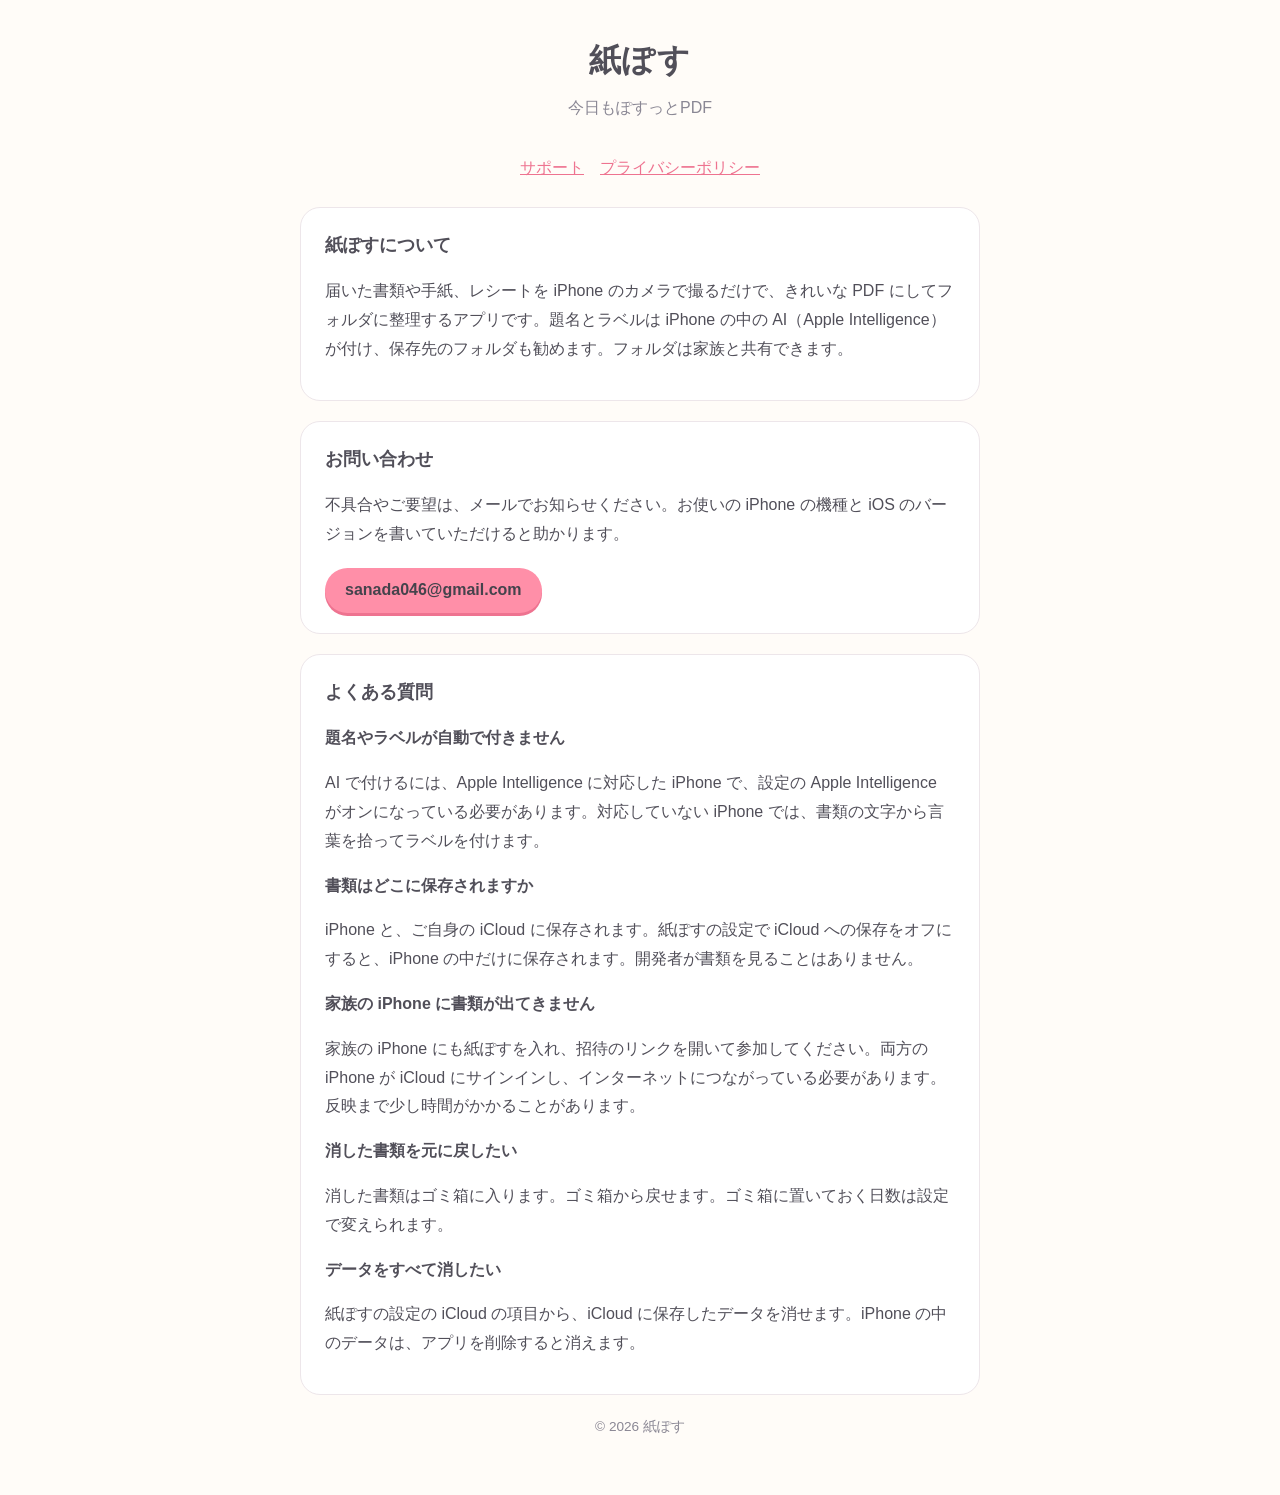
==== index.html @ a453b971 "[概要] 紙ぽす サポートとプライバシーポリシーのページを公開 [対応内容] 　index・privacy・style 　資料作成 [備考] 　App Store のサポート URL・プライバシーポリ" ====
<!DOCTYPE html>
<html lang="ja">
<head>
  <meta charset="utf-8">
  <meta name="viewport" content="width=device-width, initial-scale=1">
  <title>紙ぽす サポート</title>
  <link rel="stylesheet" href="style.css">
</head>
<body>
<main>
  <header>
    <h1>紙ぽす</h1>
    <p>今日もぽすっとPDF</p>
  </header>
  <nav><a href="./">サポート</a><a href="privacy.html">プライバシーポリシー</a></nav>

  <section>
    <h2>紙ぽすについて</h2>
    <p>届いた書類や手紙、レシートを iPhone のカメラで撮るだけで、きれいな PDF にしてフォルダに整理するアプリです。題名とラベルは iPhone の中の AI（Apple Intelligence）が付け、保存先のフォルダも勧めます。フォルダは家族と共有できます。</p>
  </section>

  <section>
    <h2>お問い合わせ</h2>
    <p>不具合やご要望は、メールでお知らせください。お使いの iPhone の機種と iOS のバージョンを書いていただけると助かります。</p>
    <a class="mail" href="mailto:sanada046@gmail.com?subject=%E7%B4%99%E3%81%BD%E3%81%99%E3%81%AE%E3%81%8A%E5%95%8F%E3%81%84%E5%90%88%E3%82%8F%E3%81%9B">sanada046@gmail.com</a>
  </section>

  <section>
    <h2>よくある質問</h2>

    <h3>題名やラベルが自動で付きません</h3>
    <p>AI で付けるには、Apple Intelligence に対応した iPhone で、設定の Apple Intelligence がオンになっている必要があります。対応していない iPhone では、書類の文字から言葉を拾ってラベルを付けます。</p>

    <h3>書類はどこに保存されますか</h3>
    <p>iPhone と、ご自身の iCloud に保存されます。紙ぽすの設定で iCloud への保存をオフにすると、iPhone の中だけに保存されます。開発者が書類を見ることはありません。</p>

    <h3>家族の iPhone に書類が出てきません</h3>
    <p>家族の iPhone にも紙ぽすを入れ、招待のリンクを開いて参加してください。両方の iPhone が iCloud にサインインし、インターネットにつながっている必要があります。反映まで少し時間がかかることがあります。</p>

    <h3>消した書類を元に戻したい</h3>
    <p>消した書類はゴミ箱に入ります。ゴミ箱から戻せます。ゴミ箱に置いておく日数は設定で変えられます。</p>

    <h3>データをすべて消したい</h3>
    <p>紙ぽすの設定の iCloud の項目から、iCloud に保存したデータを消せます。iPhone の中のデータは、アプリを削除すると消えます。</p>
  </section>

  <footer>&copy; 2026 紙ぽす</footer>
</main>
</body>
</html>
---- style.css ----
:root {
  --background: #FFFCF8;
  --surface: #FFFFFF;
  --ink: #514F59;
  --ink-soft: #8A8794;
  --line: #EDE6EA;
  --coral: #FF8FA8;
  --coral-shadow: #EE7390;
}

@media (prefers-color-scheme: dark) {
  :root {
    --background: #26232B;
    --surface: #322E38;
    --ink: #F4EFF3;
    --ink-soft: #ABA5B3;
    --line: #423D49;
    --coral: #FF9AB1;
    --coral-shadow: #C9637C;
  }
}

* { box-sizing: border-box; }

body {
  margin: 0;
  background: var(--background);
  color: var(--ink);
  font-family: -apple-system, BlinkMacSystemFont, "Hiragino Maru Gothic ProN", "Hiragino Sans", "Noto Sans JP", sans-serif;
  line-height: 1.8;
}

main {
  max-width: 720px;
  margin: 0 auto;
  padding: 32px 20px 56px;
}

header { text-align: center; margin-bottom: 32px; }
header h1 { margin: 0; font-size: 2rem; letter-spacing: 0.05em; }
header p { margin: 4px 0 0; color: var(--ink-soft); }

nav { text-align: center; margin-bottom: 24px; }
nav a { margin: 0 8px; }

section {
  background: var(--surface);
  border: 1px solid var(--line);
  border-radius: 20px;
  padding: 20px 24px;
  margin-bottom: 20px;
}

h2 { margin: 0 0 8px; font-size: 1.15rem; }
h3 { margin: 16px 0 4px; font-size: 1rem; }

a { color: var(--coral-shadow); }

.mail {
  display: inline-block;
  margin-top: 4px;
  padding: 8px 20px;
  border-radius: 999px;
  background: var(--coral);
  color: #45434C;
  font-weight: bold;
  text-decoration: none;
  box-shadow: 0 3px 0 var(--coral-shadow);
}

footer { text-align: center; color: var(--ink-soft); font-size: 0.85rem; }
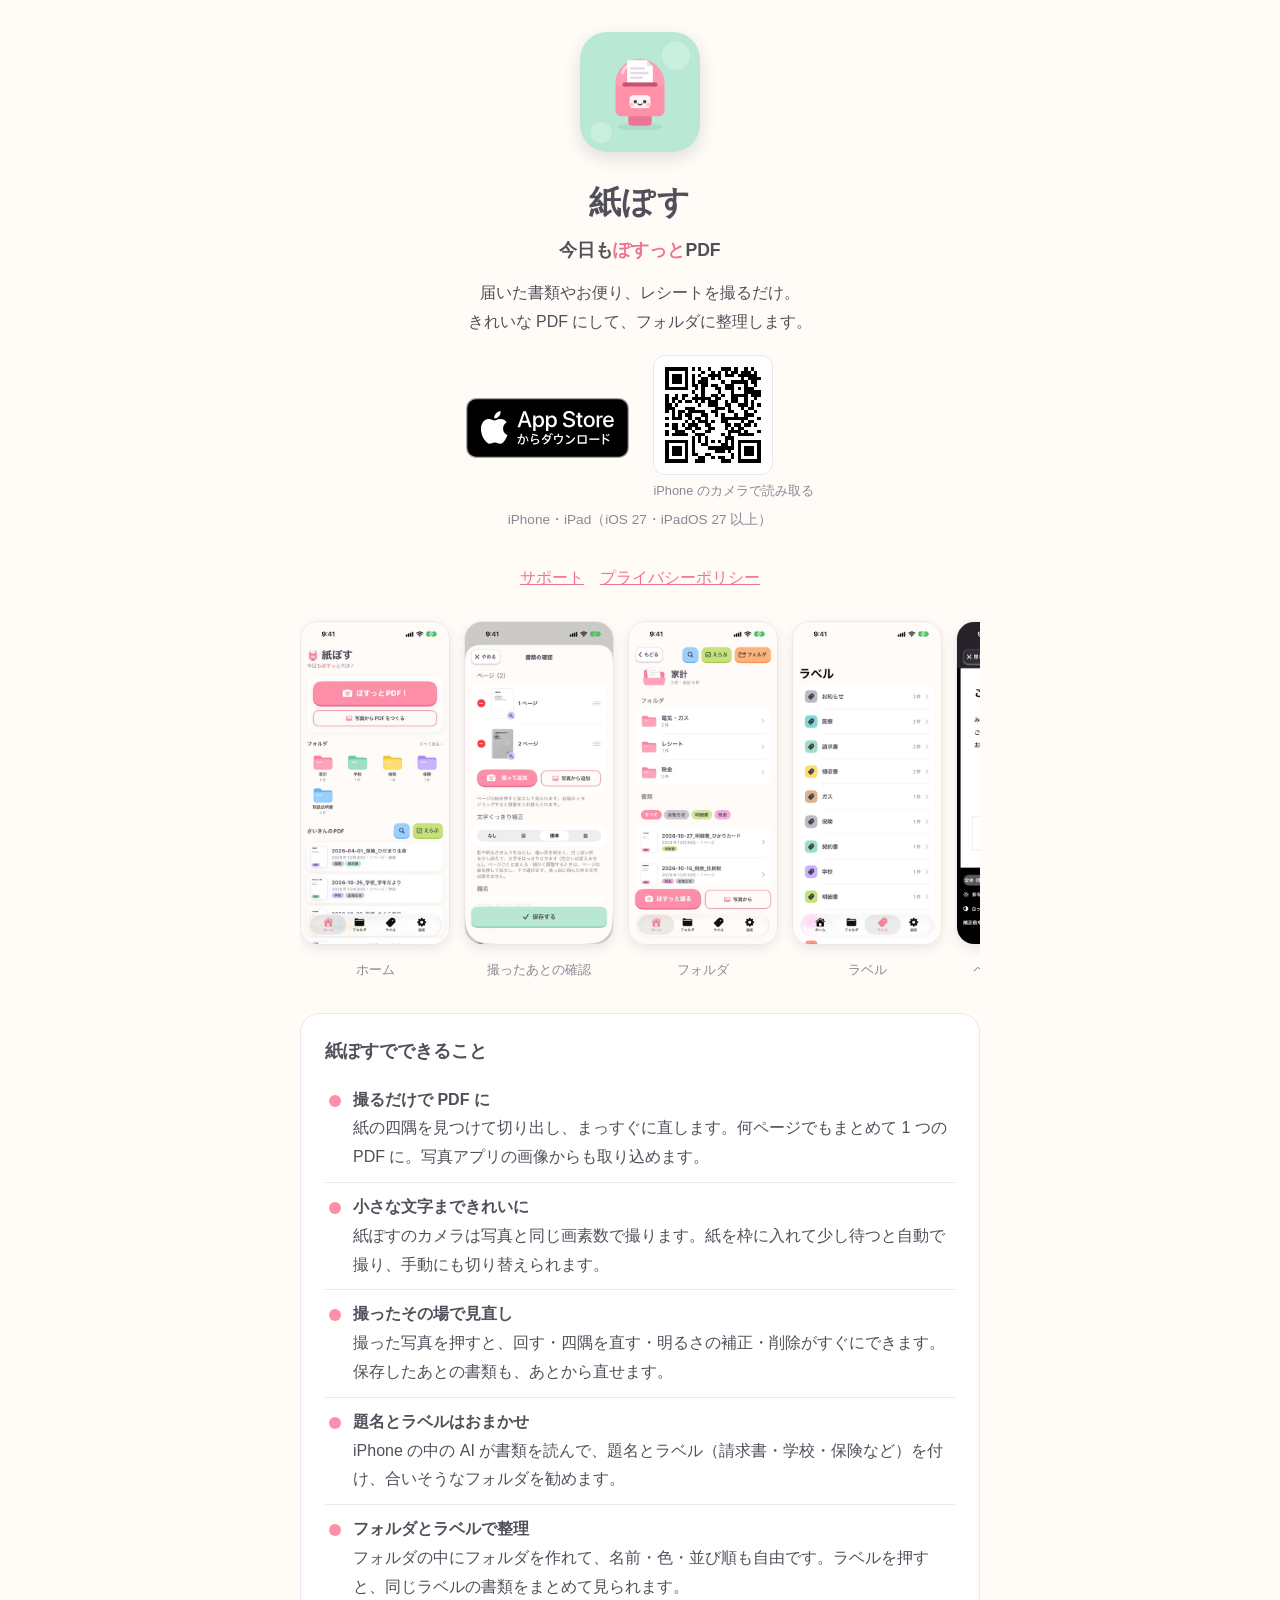
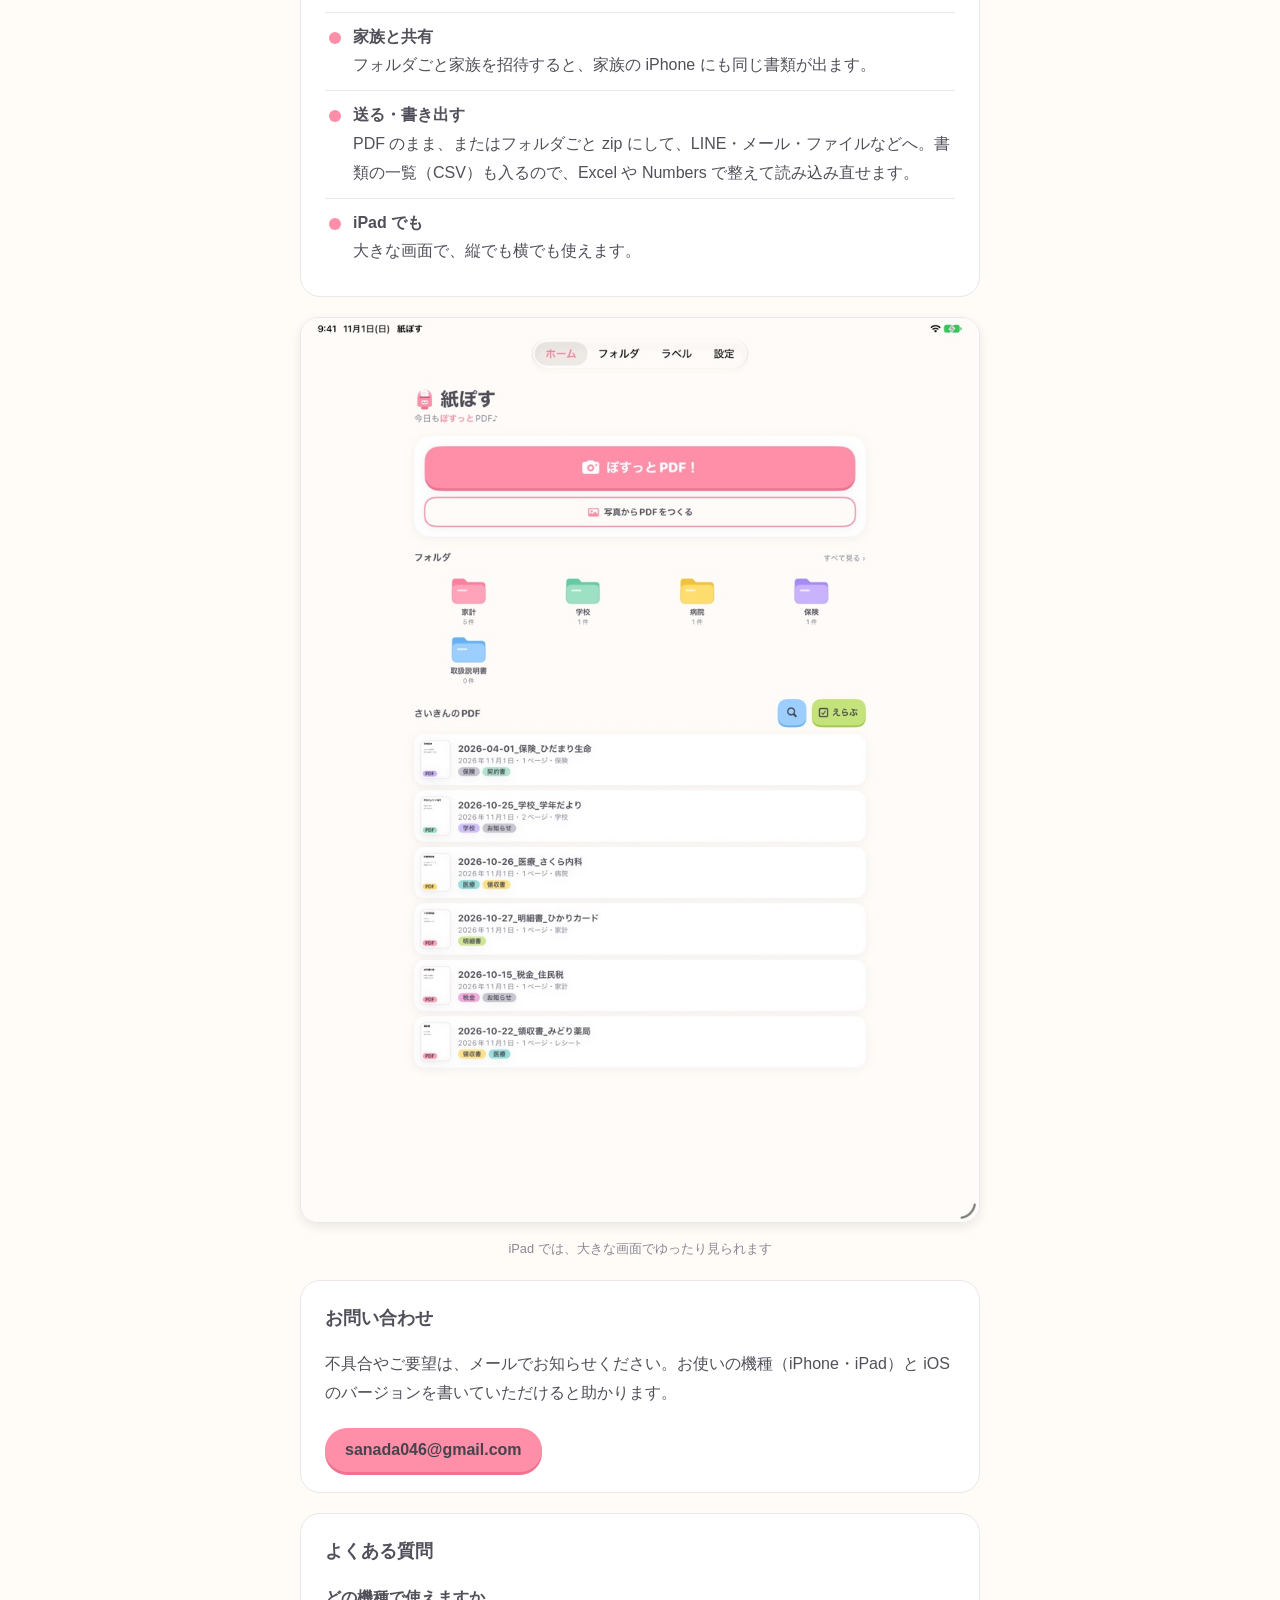
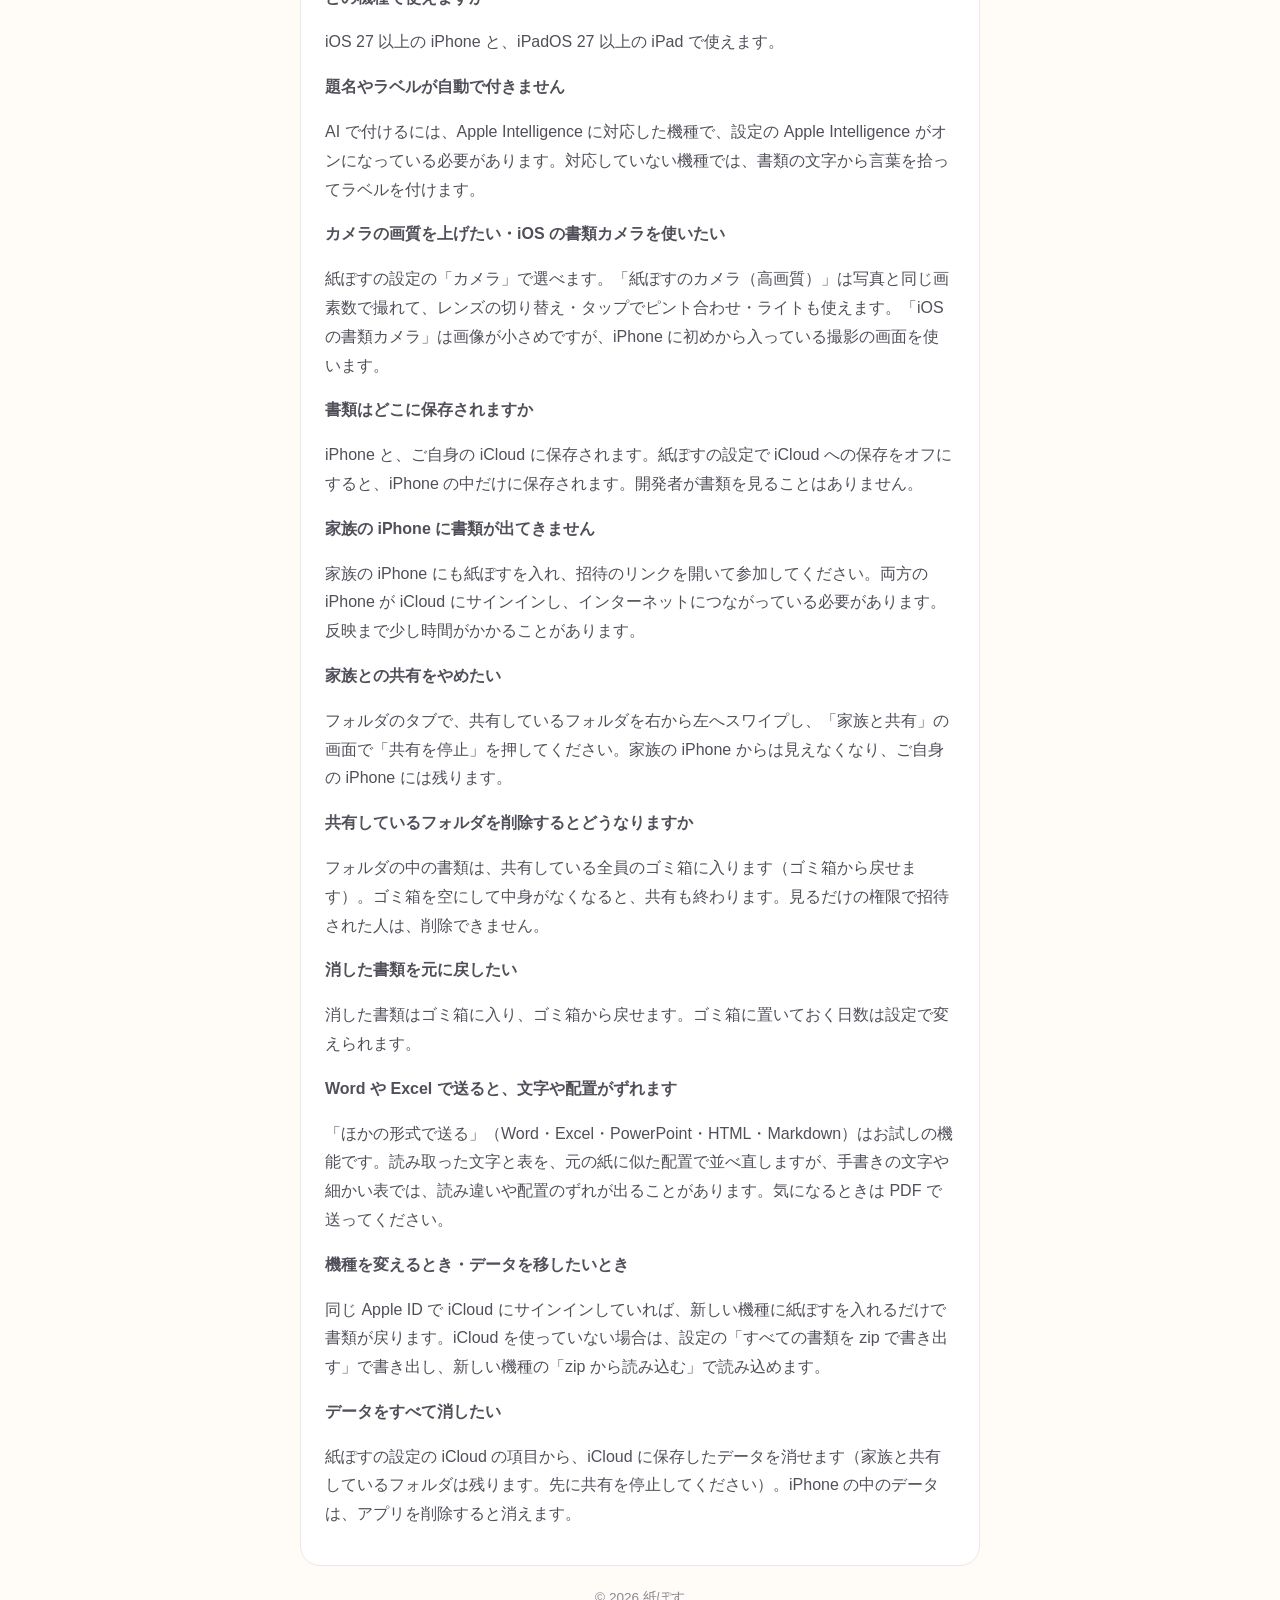
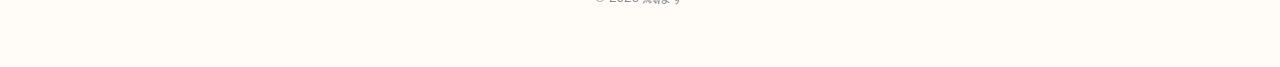
==== commit 6c7cae9c: "[概要] 紙ぽす App Store へのリンクと QR コードを追加" ====
--- a/index.html
+++ b/index.html
@@ -3,33 +3,71 @@
 <head>
   <meta charset="utf-8">
   <meta name="viewport" content="width=device-width, initial-scale=1">
-  <title>紙ぽす サポート</title>
+  <title>紙ぽす｜撮るだけで、書類がきれいな PDF に</title>
+  <meta name="description" content="紙ぽすは、届いた書類やお便り、レシートを撮るだけで、きれいな PDF にしてフォルダに整理する iPhone・iPad のアプリです。">
+  <link rel="icon" href="images/icon.png">
+  <link rel="apple-touch-icon" href="images/icon.png">
   <link rel="stylesheet" href="style.css">
 </head>
 <body>
 <main>
-  <header>
+  <header class="hero">
+    <a href="https://apps.apple.com/jp/app/id6828465858"><img class="app-icon" src="images/icon.png" alt="紙ぽすを App Store で見る" width="120" height="120"></a>
     <h1>紙ぽす</h1>
-    <p>今日もぽすっとPDF</p>
+    <p class="catch">今日も<span>ぽすっと</span>PDF</p>
+    <p class="lead">届いた書類やお便り、レシートを撮るだけ。<br>きれいな PDF にして、フォルダに整理します。</p>
+    <div class="store">
+      <a href="https://apps.apple.com/jp/app/id6828465858"><img class="badge" src="images/app-store-badge.svg" alt="App Store からダウンロード" width="163" height="60"></a>
+      <figure class="qr"><img src="images/app-store-qr.svg" alt="App Store の紙ぽすのページの QR コード" width="120" height="120"><figcaption>iPhone のカメラで読み取る</figcaption></figure>
+    </div>
+    <p class="device">iPhone・iPad（iOS 27・iPadOS 27 以上）</p>
   </header>
   <nav><a href="./">サポート</a><a href="privacy.html">プライバシーポリシー</a></nav>
 
+  <div class="shots" aria-label="アプリの画面">
+    <figure><img src="images/iphone_1_home.jpg" alt="ホームの画面" loading="lazy"><figcaption>ホーム</figcaption></figure>
+    <figure><img src="images/iphone_2_review.jpg" alt="撮ったあとの確認の画面" loading="lazy"><figcaption>撮ったあとの確認</figcaption></figure>
+    <figure><img src="images/iphone_3_folder.jpg" alt="フォルダの画面" loading="lazy"><figcaption>フォルダ</figcaption></figure>
+    <figure><img src="images/iphone_4_labels.jpg" alt="ラベルの画面" loading="lazy"><figcaption>ラベル</figcaption></figure>
+    <figure><img src="images/iphone_5_viewer.jpg" alt="ページを拡大した画面" loading="lazy"><figcaption>ページの拡大と補正</figcaption></figure>
+  </div>
+
   <section>
-    <h2>紙ぽすについて</h2>
-    <p>届いた書類や手紙、レシートを iPhone のカメラで撮るだけで、きれいな PDF にしてフォルダに整理するアプリです。題名とラベルは iPhone の中の AI（Apple Intelligence）が付け、保存先のフォルダも勧めます。フォルダは家族と共有できます。</p>
+    <h2>紙ぽすでできること</h2>
+    <ul class="features">
+      <li><strong>撮るだけで PDF に</strong>紙の四隅を見つけて切り出し、まっすぐに直します。何ページでもまとめて 1 つの PDF に。写真アプリの画像からも取り込めます。</li>
+      <li><strong>小さな文字まできれいに</strong>紙ぽすのカメラは写真と同じ画素数で撮ります。紙を枠に入れて少し待つと自動で撮り、手動にも切り替えられます。</li>
+      <li><strong>撮ったその場で見直し</strong>撮った写真を押すと、回す・四隅を直す・明るさの補正・削除がすぐにできます。保存したあとの書類も、あとから直せます。</li>
+      <li><strong>題名とラベルはおまかせ</strong>iPhone の中の AI が書類を読んで、題名とラベル（請求書・学校・保険など）を付け、合いそうなフォルダを勧めます。</li>
+      <li><strong>フォルダとラベルで整理</strong>フォルダの中にフォルダを作れて、名前・色・並び順も自由です。ラベルを押すと、同じラベルの書類をまとめて見られます。</li>
+      <li><strong>家族と共有</strong>フォルダごと家族を招待すると、家族の iPhone にも同じ書類が出ます。</li>
+      <li><strong>送る・書き出す</strong>PDF のまま、またはフォルダごと zip にして、LINE・メール・ファイルなどへ。書類の一覧（CSV）も入るので、Excel や Numbers で整えて読み込み直せます。</li>
+      <li><strong>iPad でも</strong>大きな画面で、縦でも横でも使えます。</li>
+    </ul>
   </section>
+
+  <figure class="ipad">
+    <img src="images/ipad_home.jpg" alt="iPad で使っている画面" loading="lazy">
+    <figcaption>iPad では、大きな画面でゆったり見られます</figcaption>
+  </figure>
 
   <section>
     <h2>お問い合わせ</h2>
-    <p>不具合やご要望は、メールでお知らせください。お使いの iPhone の機種と iOS のバージョンを書いていただけると助かります。</p>
+    <p>不具合やご要望は、メールでお知らせください。お使いの機種（iPhone・iPad）と iOS のバージョンを書いていただけると助かります。</p>
     <a class="mail" href="mailto:sanada046@gmail.com?subject=%E7%B4%99%E3%81%BD%E3%81%99%E3%81%AE%E3%81%8A%E5%95%8F%E3%81%84%E5%90%88%E3%82%8F%E3%81%9B">sanada046@gmail.com</a>
   </section>
 
   <section>
     <h2>よくある質問</h2>
 
+    <h3>どの機種で使えますか</h3>
+    <p>iOS 27 以上の iPhone と、iPadOS 27 以上の iPad で使えます。</p>
+
     <h3>題名やラベルが自動で付きません</h3>
-    <p>AI で付けるには、Apple Intelligence に対応した iPhone で、設定の Apple Intelligence がオンになっている必要があります。対応していない iPhone では、書類の文字から言葉を拾ってラベルを付けます。</p>
+    <p>AI で付けるには、Apple Intelligence に対応した機種で、設定の Apple Intelligence がオンになっている必要があります。対応していない機種では、書類の文字から言葉を拾ってラベルを付けます。</p>
+
+    <h3>カメラの画質を上げたい・iOS の書類カメラを使いたい</h3>
+    <p>紙ぽすの設定の「カメラ」で選べます。「紙ぽすのカメラ（高画質）」は写真と同じ画素数で撮れて、レンズの切り替え・タップでピント合わせ・ライトも使えます。「iOS の書類カメラ」は画像が小さめですが、iPhone に初めから入っている撮影の画面を使います。</p>
 
     <h3>書類はどこに保存されますか</h3>
     <p>iPhone と、ご自身の iCloud に保存されます。紙ぽすの設定で iCloud への保存をオフにすると、iPhone の中だけに保存されます。開発者が書類を見ることはありません。</p>
@@ -37,11 +75,23 @@
     <h3>家族の iPhone に書類が出てきません</h3>
     <p>家族の iPhone にも紙ぽすを入れ、招待のリンクを開いて参加してください。両方の iPhone が iCloud にサインインし、インターネットにつながっている必要があります。反映まで少し時間がかかることがあります。</p>
 
+    <h3>家族との共有をやめたい</h3>
+    <p>フォルダのタブで、共有しているフォルダを右から左へスワイプし、「家族と共有」の画面で「共有を停止」を押してください。家族の iPhone からは見えなくなり、ご自身の iPhone には残ります。</p>
+
+    <h3>共有しているフォルダを削除するとどうなりますか</h3>
+    <p>フォルダの中の書類は、共有している全員のゴミ箱に入ります（ゴミ箱から戻せます）。ゴミ箱を空にして中身がなくなると、共有も終わります。見るだけの権限で招待された人は、削除できません。</p>
+
     <h3>消した書類を元に戻したい</h3>
-    <p>消した書類はゴミ箱に入ります。ゴミ箱から戻せます。ゴミ箱に置いておく日数は設定で変えられます。</p>
+    <p>消した書類はゴミ箱に入り、ゴミ箱から戻せます。ゴミ箱に置いておく日数は設定で変えられます。</p>
+
+    <h3>Word や Excel で送ると、文字や配置がずれます</h3>
+    <p>「ほかの形式で送る」（Word・Excel・PowerPoint・HTML・Markdown）はお試しの機能です。読み取った文字と表を、元の紙に似た配置で並べ直しますが、手書きの文字や細かい表では、読み違いや配置のずれが出ることがあります。気になるときは PDF で送ってください。</p>
+
+    <h3>機種を変えるとき・データを移したいとき</h3>
+    <p>同じ Apple ID で iCloud にサインインしていれば、新しい機種に紙ぽすを入れるだけで書類が戻ります。iCloud を使っていない場合は、設定の「すべての書類を zip で書き出す」で書き出し、新しい機種の「zip から読み込む」で読み込めます。</p>
 
     <h3>データをすべて消したい</h3>
-    <p>紙ぽすの設定の iCloud の項目から、iCloud に保存したデータを消せます。iPhone の中のデータは、アプリを削除すると消えます。</p>
+    <p>紙ぽすの設定の iCloud の項目から、iCloud に保存したデータを消せます（家族と共有しているフォルダは残ります。先に共有を停止してください）。iPhone の中のデータは、アプリを削除すると消えます。</p>
   </section>
 
   <footer>&copy; 2026 紙ぽす</footer>
--- a/style.css
+++ b/style.css
@@ -69,3 +69,70 @@
 }
 
 footer { text-align: center; color: var(--ink-soft); font-size: 0.85rem; }
+
+/* トップ：アイコン・キャッチコピー・ひとこと紹介 */
+.hero .app-icon {
+  width: 120px;
+  height: 120px;
+  border-radius: 27px;
+  box-shadow: 0 6px 18px rgba(0, 0, 0, 0.12);
+}
+.hero h1 { margin-top: 12px; }
+.hero .catch { font-size: 1.1rem; color: var(--ink); font-weight: bold; }
+.hero .catch span { color: var(--coral-shadow); }
+.hero .lead { color: var(--ink); margin-top: 12px; }
+.hero .device { font-size: 0.85rem; }
+/* Apple の決まりで、バッジは高さ 40px 以上・まわりに余白を取り、形や色を変えない */
+.hero .store { display: flex; justify-content: center; align-items: center; gap: 24px; margin: 18px 0 6px; }
+.hero .store .badge { display: block; height: 60px; width: auto; }
+/* QR コードは、ほかの端末の画面に映して読むためのもの。iPhone で見ているときは要らないので、広い画面だけに出す。
+   読み取りやすいように、まわりに白い余白を取る */
+.hero .qr { margin: 0; }
+.hero .qr img { display: block; width: 120px; height: 120px; padding: 8px; background: #fff; border-radius: 12px; border: 1px solid var(--line); image-rendering: pixelated; }
+@media (max-width: 600px) { .hero .qr { display: none; } }
+
+/* 画面のスクリーンショット。狭い画面では横にすべらせて見る */
+.shots {
+  display: flex;
+  gap: 14px;
+  overflow-x: auto;
+  scroll-snap-type: x mandatory;
+  padding: 4px 4px 12px;
+  margin-bottom: 20px;
+}
+.shots figure {
+  flex: 0 0 150px;
+  margin: 0;
+  text-align: center;
+  scroll-snap-align: start;
+}
+.shots img, .ipad img {
+  width: 100%;
+  height: auto;
+  border-radius: 18px;
+  border: 1px solid var(--line);
+  box-shadow: 0 4px 12px rgba(0, 0, 0, 0.08);
+}
+figcaption { font-size: 0.8rem; color: var(--ink-soft); margin-top: 4px; }
+
+.ipad { margin: 0 0 20px; text-align: center; }
+
+/* できること：見出しを太字で 1 行目に、説明をその下に */
+.features { list-style: none; padding: 0; margin: 0; }
+.features li {
+  padding: 10px 0 10px 28px;
+  border-top: 1px solid var(--line);
+  position: relative;
+}
+.features li:first-child { border-top: none; }
+.features li::before {
+  content: "";
+  position: absolute;
+  left: 4px;
+  top: 19px;
+  width: 12px;
+  height: 12px;
+  border-radius: 50%;
+  background: var(--coral);
+}
+.features strong { display: block; }
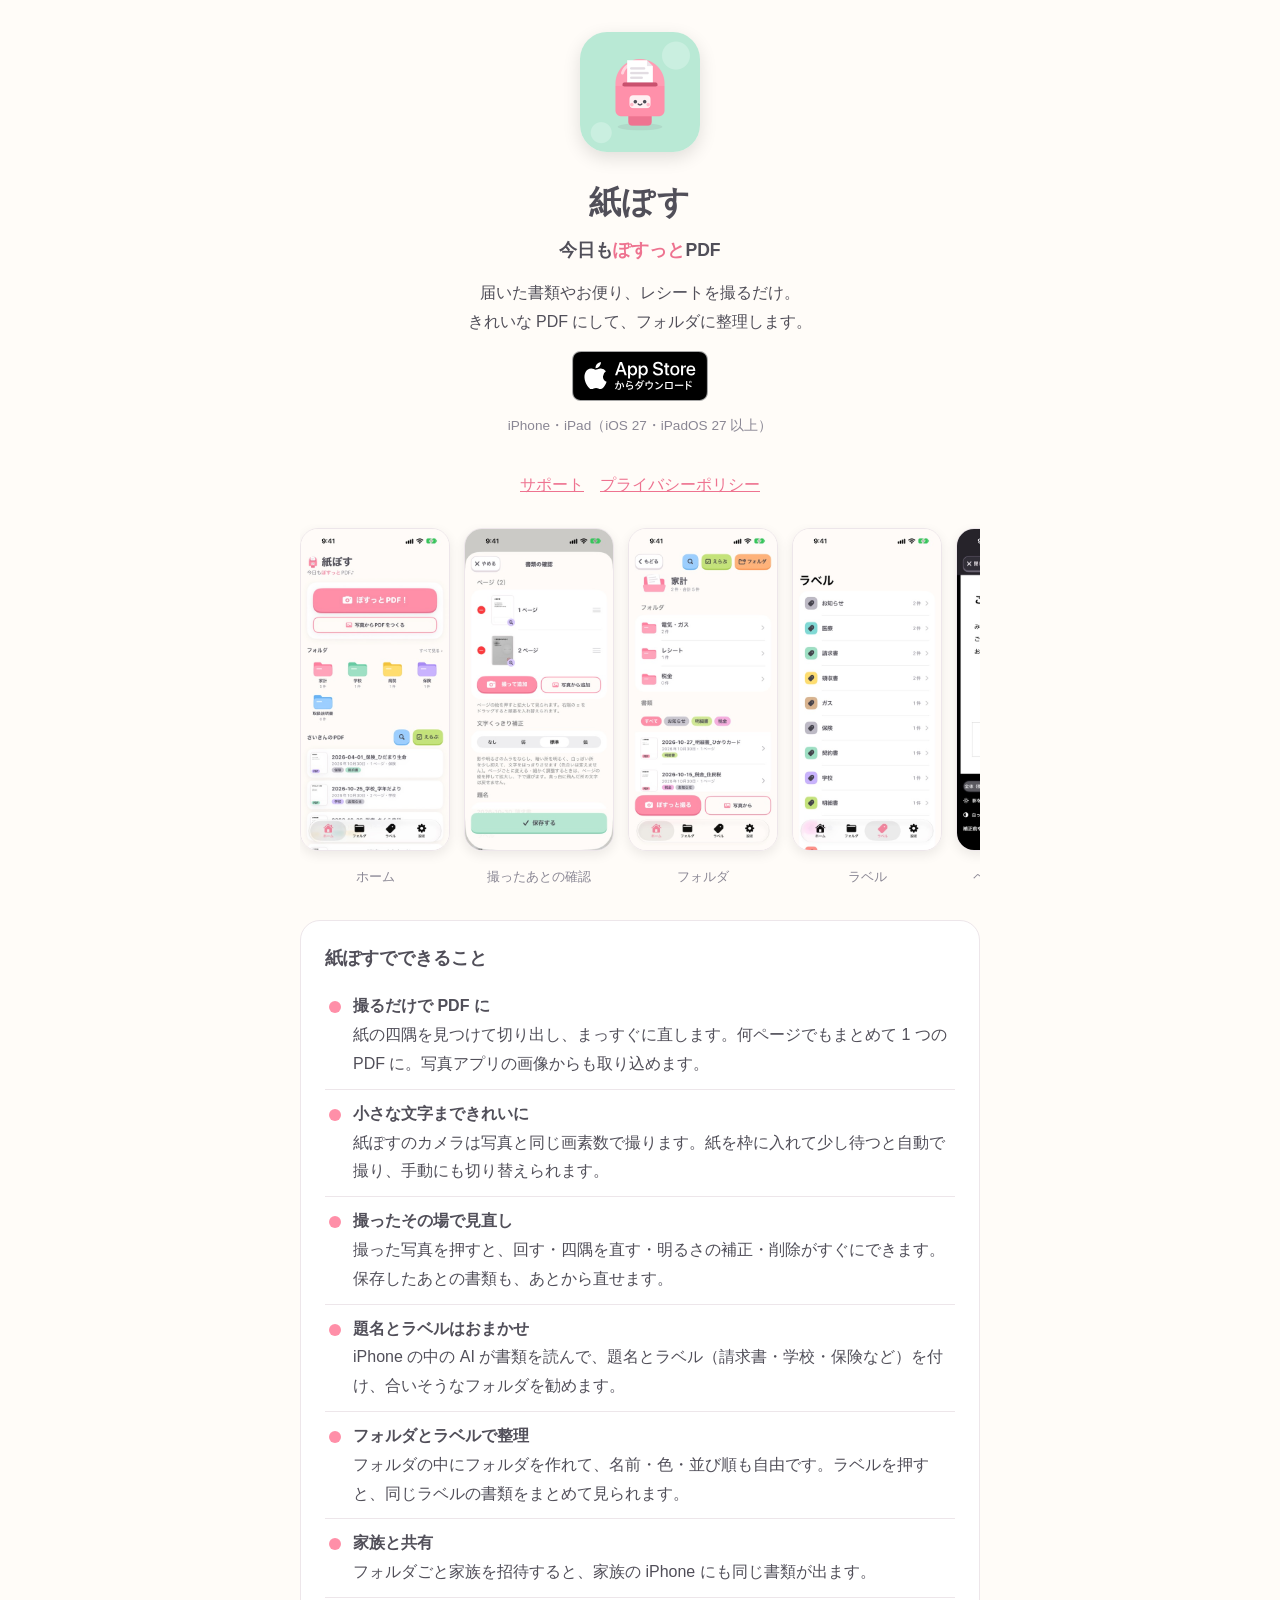
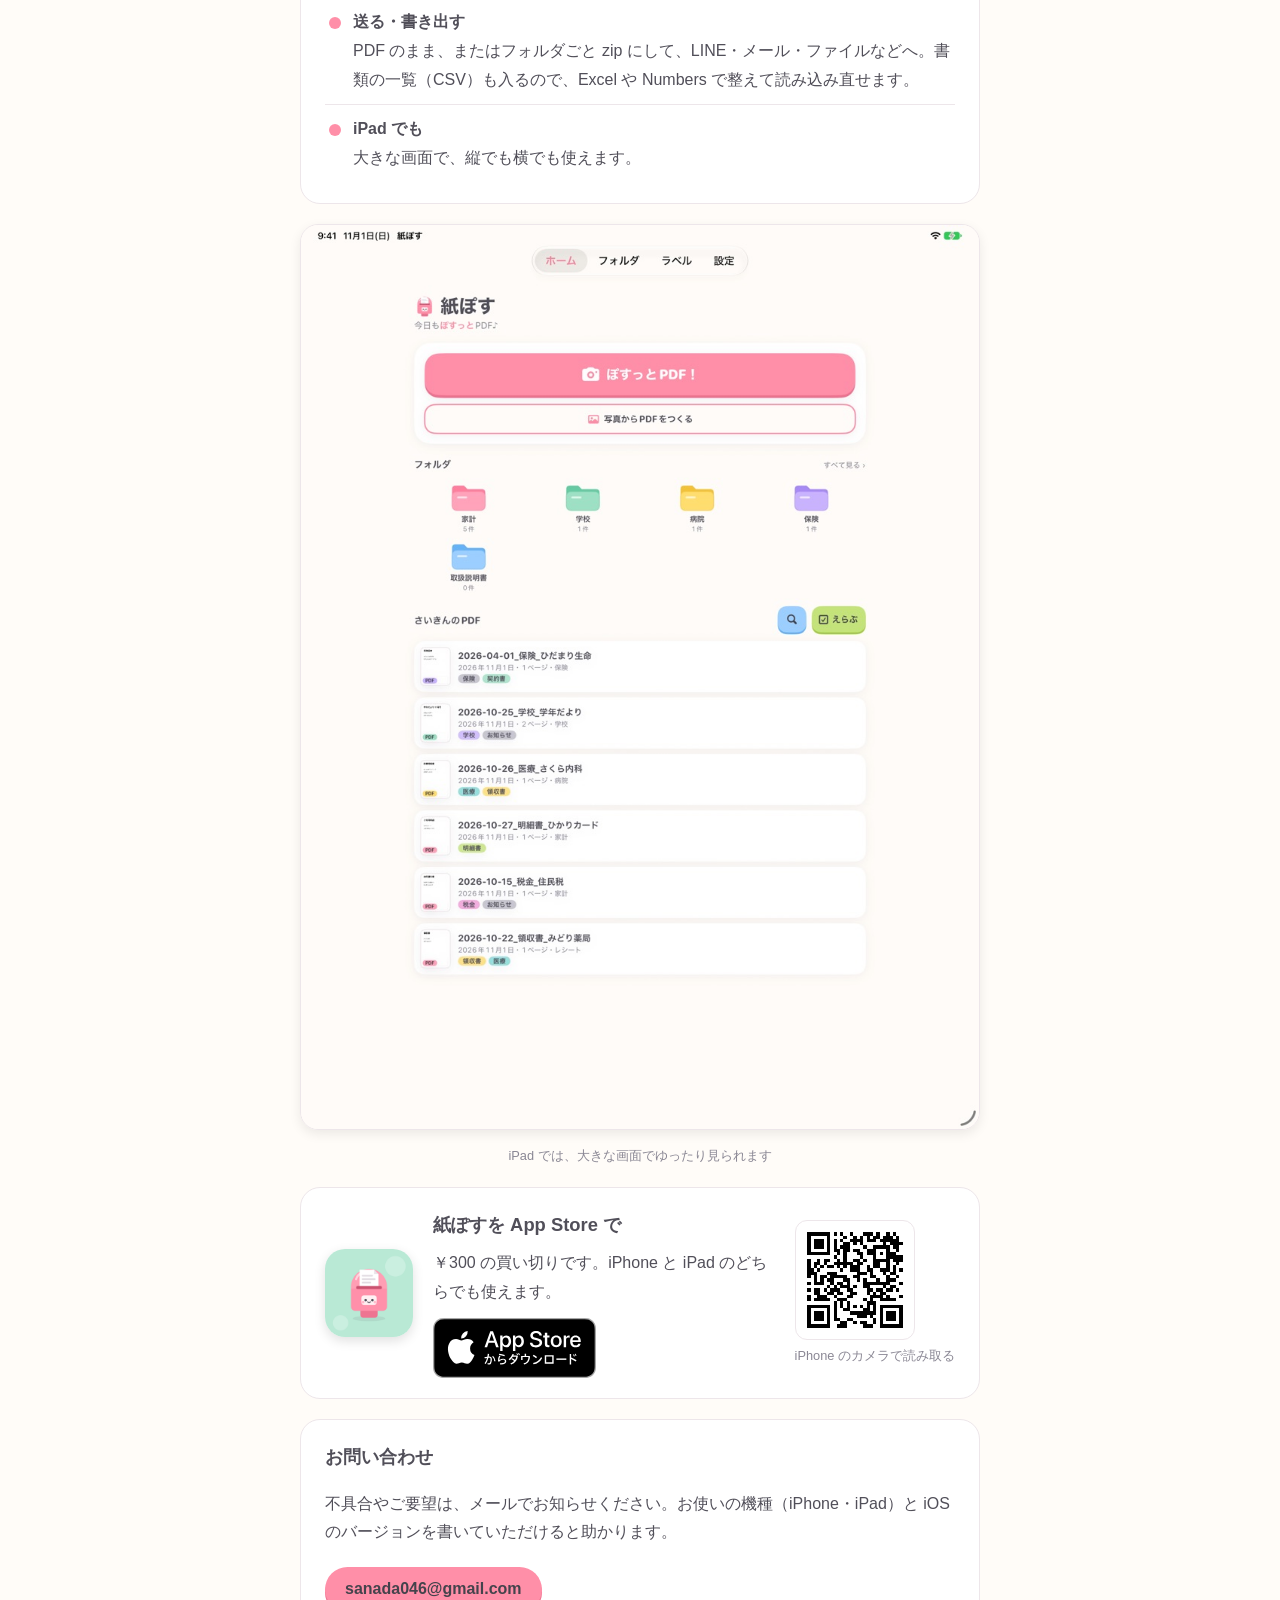
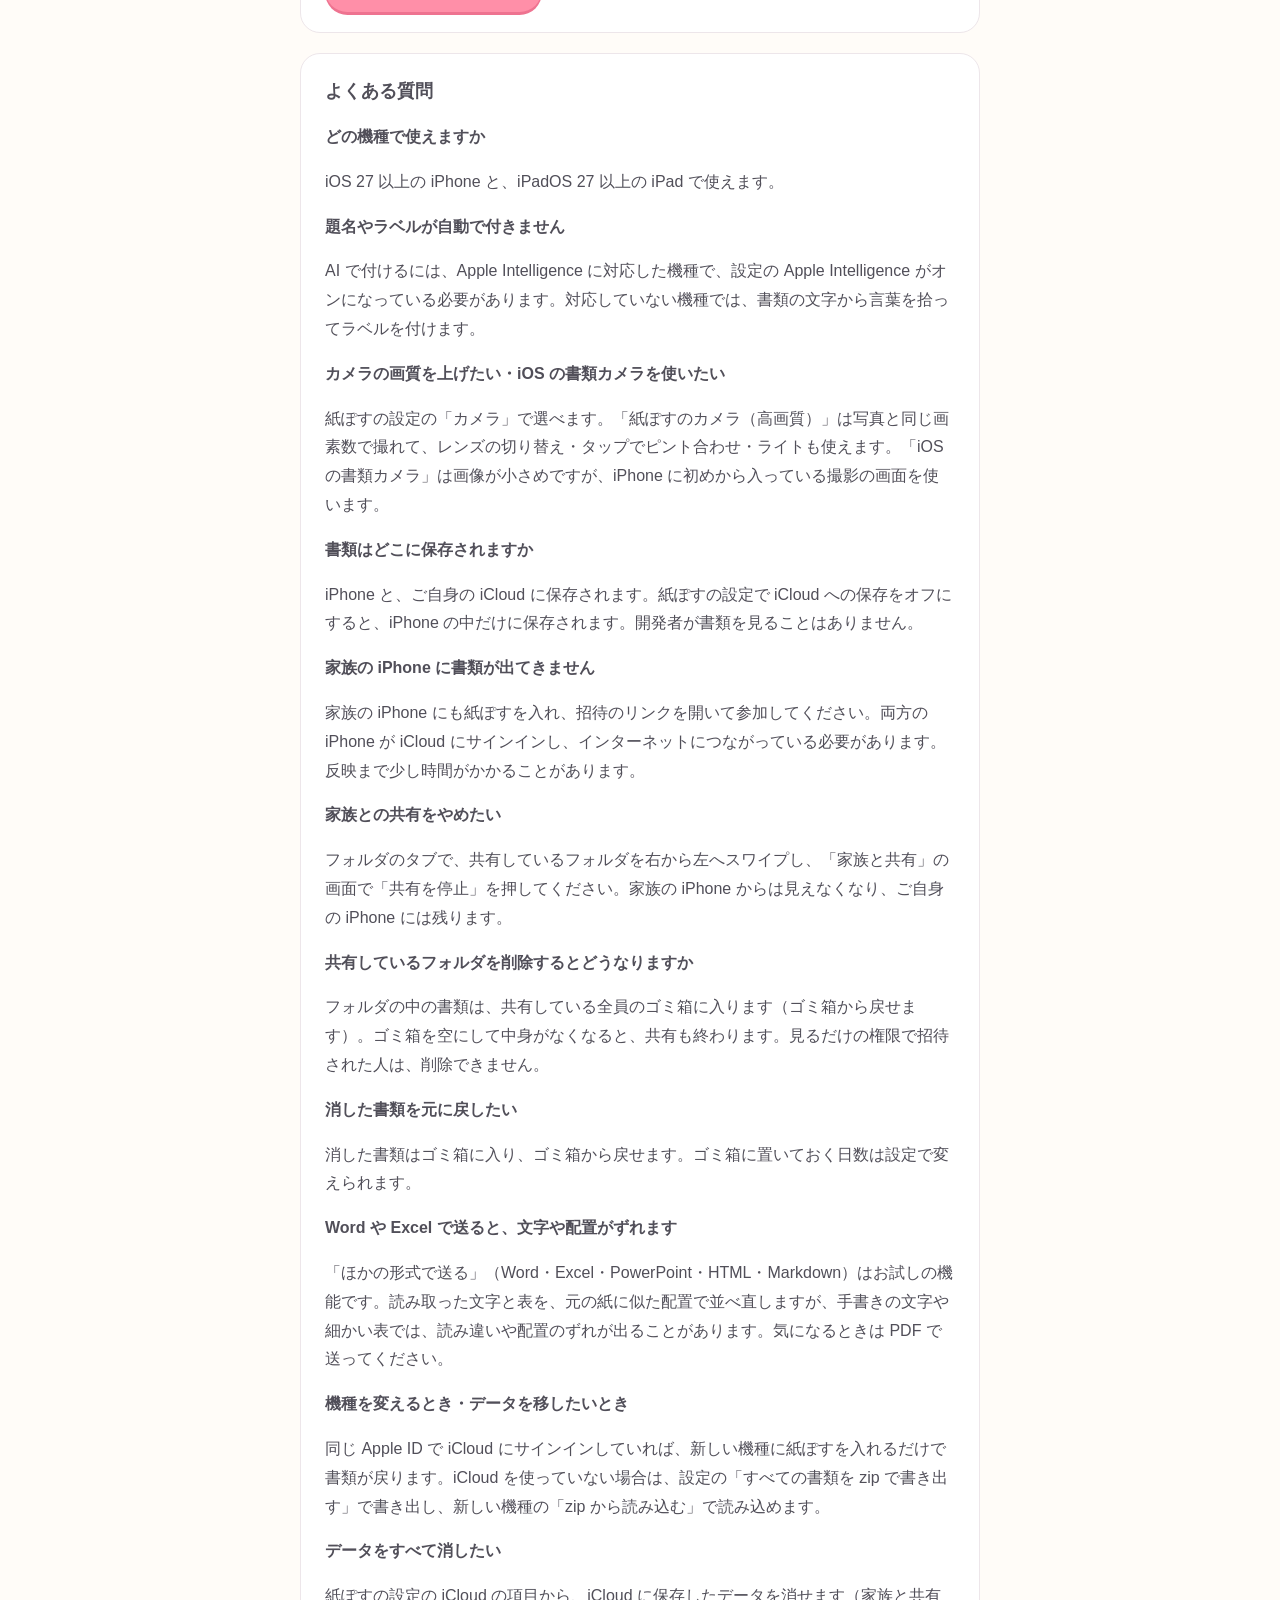
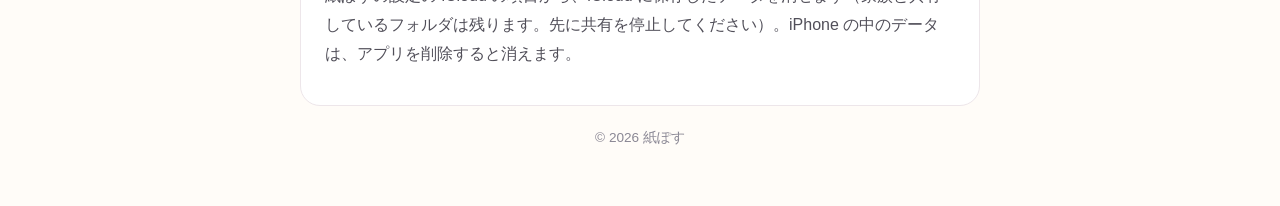
==== commit 04faadfc: "[概要] 紙ぽす App Store の案内をお問い合わせの上にまとめる" ====
--- a/index.html
+++ b/index.html
@@ -12,14 +12,11 @@
 <body>
 <main>
   <header class="hero">
-    <a href="https://apps.apple.com/jp/app/id6828465858"><img class="app-icon" src="images/icon.png" alt="紙ぽすを App Store で見る" width="120" height="120"></a>
+    <img class="app-icon" src="images/icon.png" alt="紙ぽすのアイコン" width="120" height="120">
     <h1>紙ぽす</h1>
     <p class="catch">今日も<span>ぽすっと</span>PDF</p>
     <p class="lead">届いた書類やお便り、レシートを撮るだけ。<br>きれいな PDF にして、フォルダに整理します。</p>
-    <div class="store">
-      <a href="https://apps.apple.com/jp/app/id6828465858"><img class="badge" src="images/app-store-badge.svg" alt="App Store からダウンロード" width="163" height="60"></a>
-      <figure class="qr"><img src="images/app-store-qr.svg" alt="App Store の紙ぽすのページの QR コード" width="120" height="120"><figcaption>iPhone のカメラで読み取る</figcaption></figure>
-    </div>
+    <p class="store"><a href="https://apps.apple.com/jp/app/id6828465858"><img class="badge" src="images/app-store-badge.svg" alt="App Store からダウンロード" width="136" height="50"></a></p>
     <p class="device">iPhone・iPad（iOS 27・iPadOS 27 以上）</p>
   </header>
   <nav><a href="./">サポート</a><a href="privacy.html">プライバシーポリシー</a></nav>
@@ -50,6 +47,16 @@
     <img src="images/ipad_home.jpg" alt="iPad で使っている画面" loading="lazy">
     <figcaption>iPad では、大きな画面でゆったり見られます</figcaption>
   </figure>
+
+  <section class="get">
+    <a href="https://apps.apple.com/jp/app/id6828465858"><img class="app-icon" src="images/icon.png" alt="紙ぽすを App Store で見る" width="88" height="88"></a>
+    <div class="get-text">
+      <h2>紙ぽすを App Store で</h2>
+      <p>￥300 の買い切りです。iPhone と iPad のどちらでも使えます。</p>
+      <a href="https://apps.apple.com/jp/app/id6828465858"><img class="badge" src="images/app-store-badge.svg" alt="App Store からダウンロード" width="163" height="60"></a>
+    </div>
+    <figure class="qr"><img src="images/app-store-qr.svg" alt="App Store の紙ぽすのページの QR コード" width="120" height="120"><figcaption>iPhone のカメラで読み取る</figcaption></figure>
+  </section>
 
   <section>
     <h2>お問い合わせ</h2>
--- a/style.css
+++ b/style.css
@@ -83,13 +83,24 @@
 .hero .lead { color: var(--ink); margin-top: 12px; }
 .hero .device { font-size: 0.85rem; }
 /* Apple の決まりで、バッジは高さ 40px 以上・まわりに余白を取り、形や色を変えない */
-.hero .store { display: flex; justify-content: center; align-items: center; gap: 24px; margin: 18px 0 6px; }
-.hero .store .badge { display: block; height: 60px; width: auto; }
+.hero .store { margin: 14px 0 4px; }
+.hero .store .badge { display: inline-block; height: 50px; width: auto; }
+
+/* 入手の案内。できることを読み終えたところに、アイコン・バッジ・QR コードをまとめて置く */
+.get { display: flex; align-items: center; gap: 20px; }
+.get .app-icon { display: block; width: 88px; height: 88px; border-radius: 20px; box-shadow: 0 4px 12px rgba(0, 0, 0, 0.12); }
+.get-text { flex: 1; }
+.get-text p { margin: 0 0 12px; }
+.get .badge { display: block; height: 60px; width: auto; }
 /* QR コードは、ほかの端末の画面に映して読むためのもの。iPhone で見ているときは要らないので、広い画面だけに出す。
    読み取りやすいように、まわりに白い余白を取る */
-.hero .qr { margin: 0; }
-.hero .qr img { display: block; width: 120px; height: 120px; padding: 8px; background: #fff; border-radius: 12px; border: 1px solid var(--line); image-rendering: pixelated; }
-@media (max-width: 600px) { .hero .qr { display: none; } }
+.get .qr { margin: 0; text-align: center; }
+.get .qr img { display: block; width: 120px; height: 120px; padding: 8px; background: #fff; border-radius: 12px; border: 1px solid var(--line); image-rendering: pixelated; }
+@media (max-width: 600px) {
+  .get .qr { display: none; }
+  .get { align-items: flex-start; }
+  .get .app-icon { width: 64px; height: 64px; border-radius: 15px; }
+}
 
 /* 画面のスクリーンショット。狭い画面では横にすべらせて見る */
 .shots {
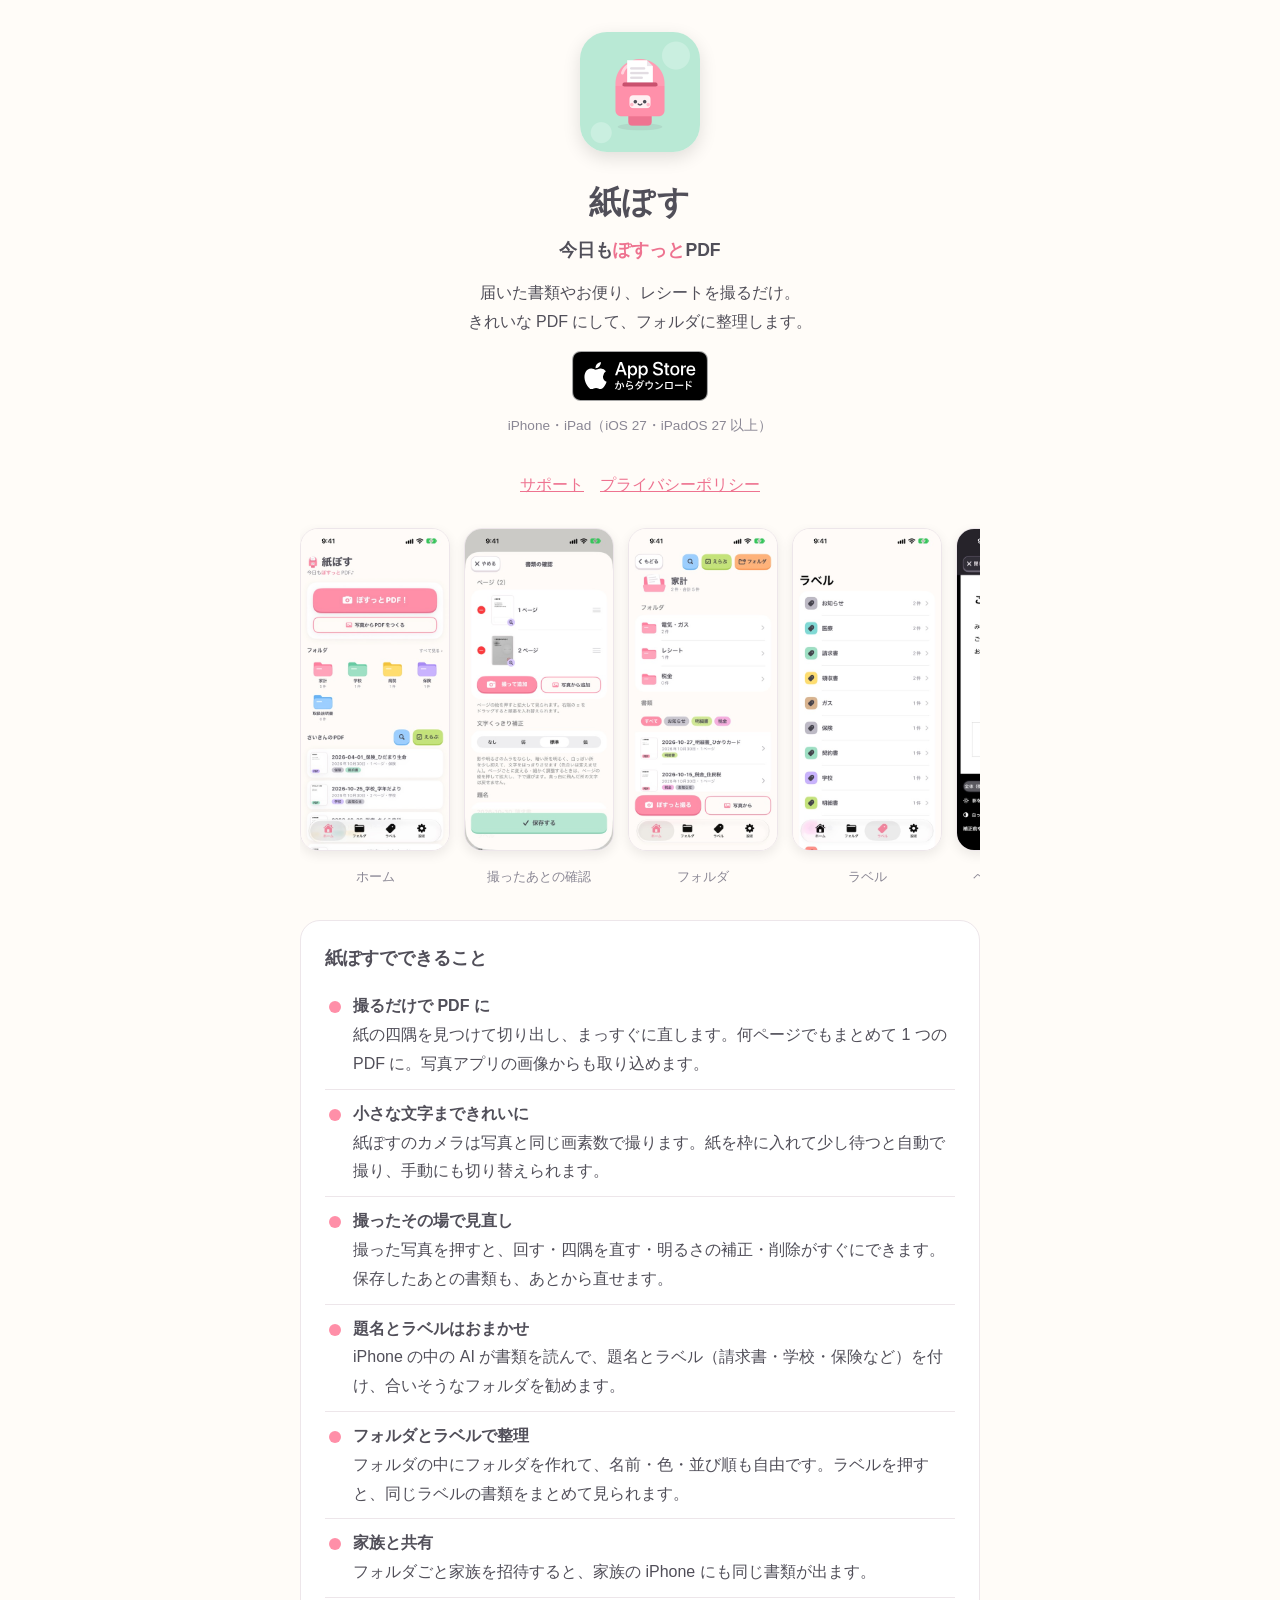
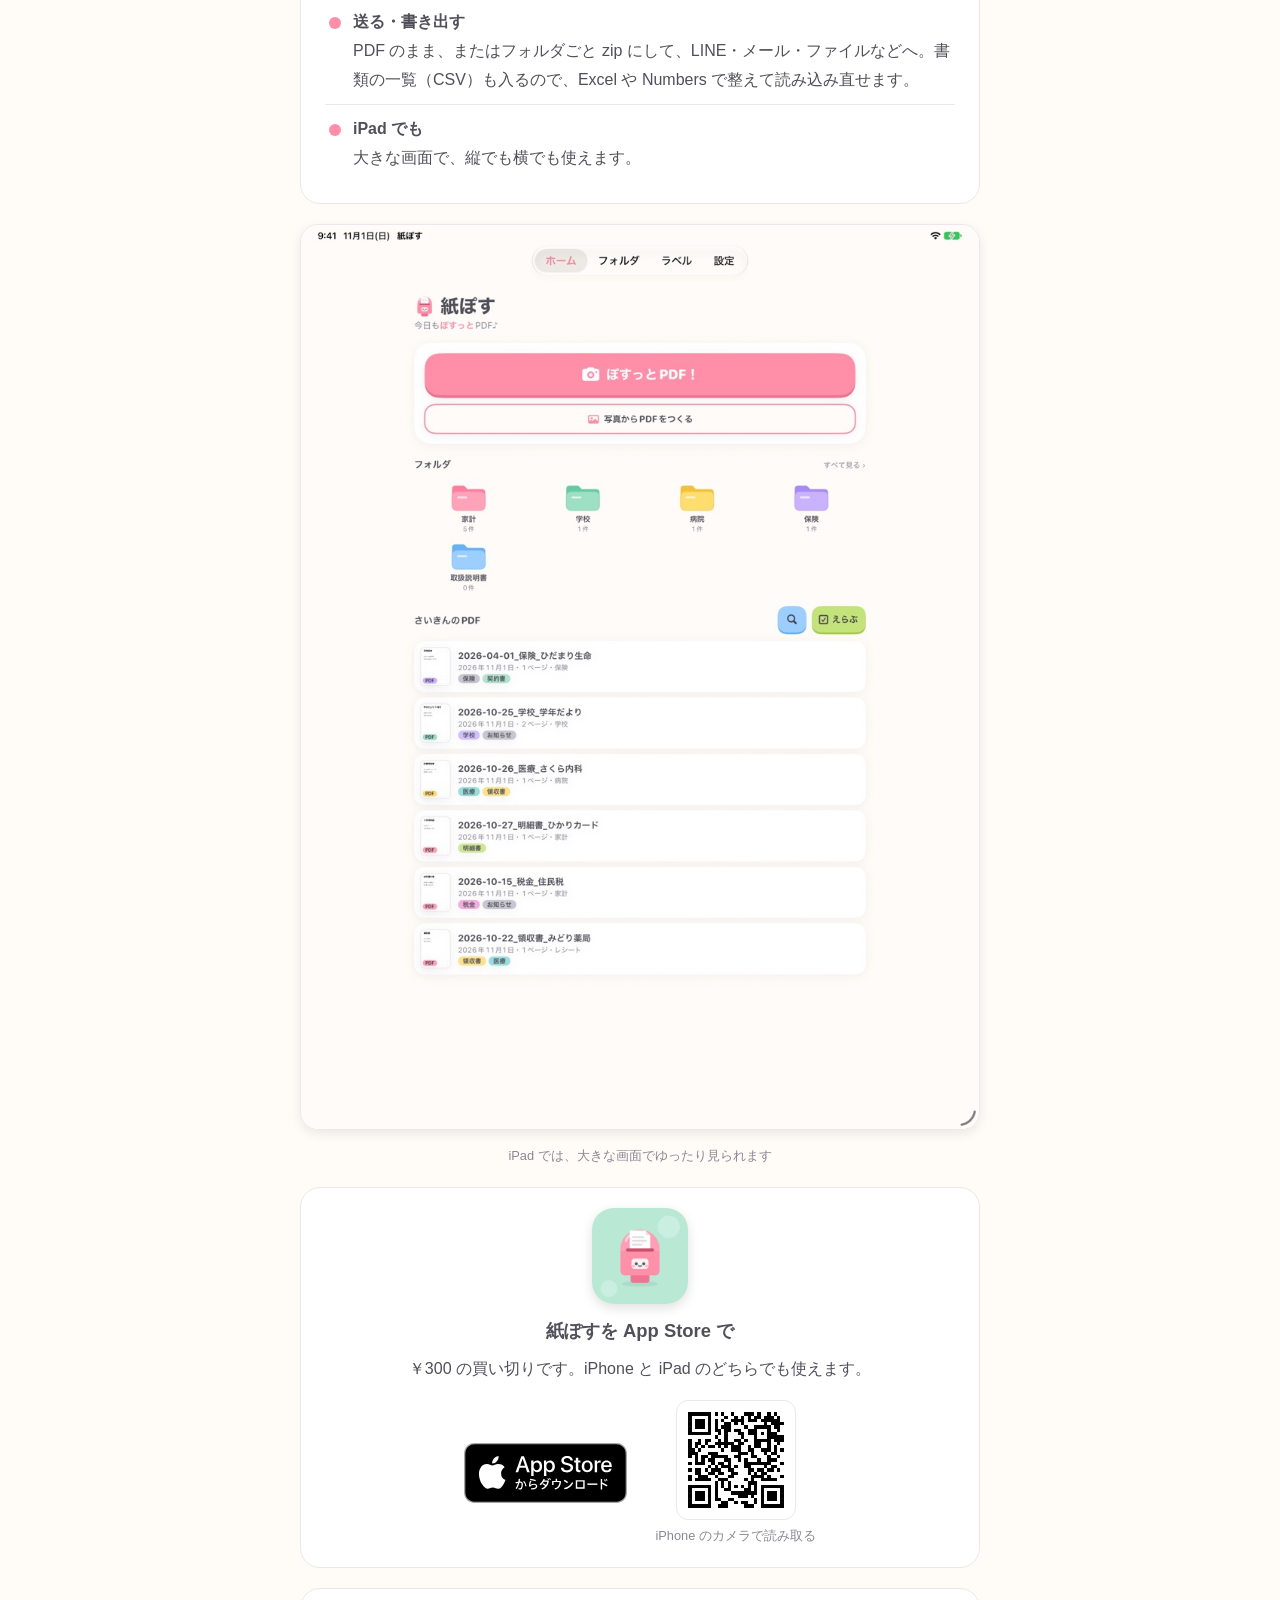
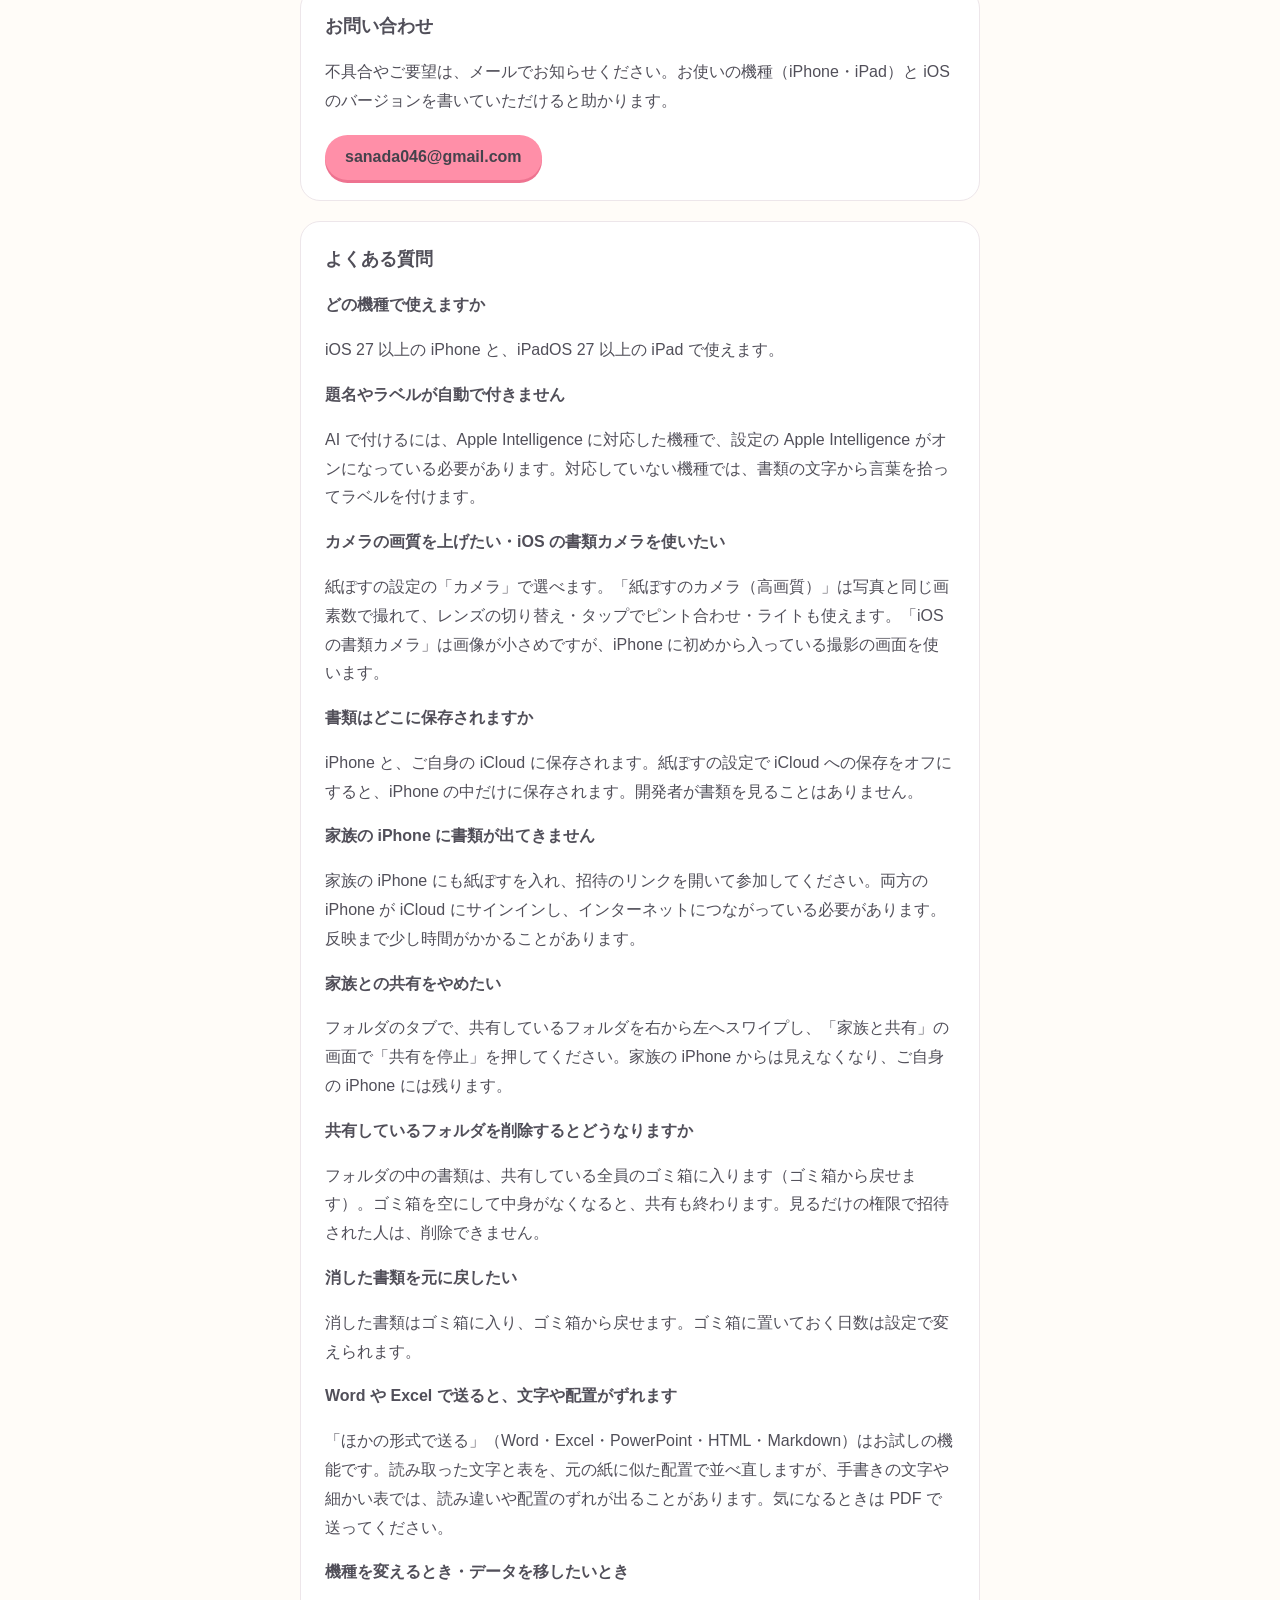
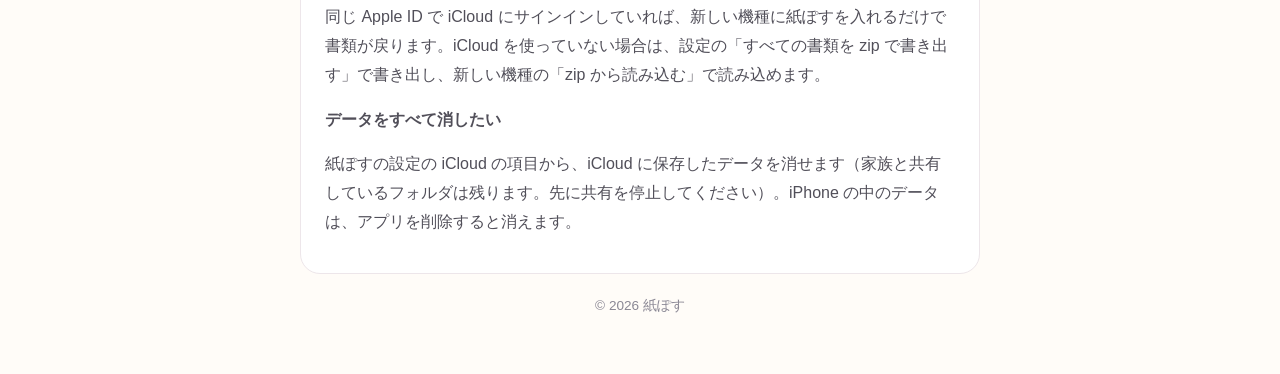
==== commit d69aa38c: "[概要] 紙ぽす App Store の案内を中央揃えにしバッジと QR を横に並べる" ====
--- a/index.html
+++ b/index.html
@@ -7,7 +7,7 @@
   <meta name="description" content="紙ぽすは、届いた書類やお便り、レシートを撮るだけで、きれいな PDF にしてフォルダに整理する iPhone・iPad のアプリです。">
   <link rel="icon" href="images/icon.png">
   <link rel="apple-touch-icon" href="images/icon.png">
-  <link rel="stylesheet" href="style.css">
+  <link rel="stylesheet" href="style.css?v=20261104">
 </head>
 <body>
 <main>
@@ -49,13 +49,13 @@
   </figure>
 
   <section class="get">
-    <a href="https://apps.apple.com/jp/app/id6828465858"><img class="app-icon" src="images/icon.png" alt="紙ぽすを App Store で見る" width="88" height="88"></a>
-    <div class="get-text">
-      <h2>紙ぽすを App Store で</h2>
-      <p>￥300 の買い切りです。iPhone と iPad のどちらでも使えます。</p>
+    <a href="https://apps.apple.com/jp/app/id6828465858"><img class="app-icon" src="images/icon.png" alt="紙ぽすを App Store で見る" width="96" height="96"></a>
+    <h2>紙ぽすを App Store で</h2>
+    <p>￥300 の買い切りです。iPhone と iPad のどちらでも使えます。</p>
+    <div class="get-links">
       <a href="https://apps.apple.com/jp/app/id6828465858"><img class="badge" src="images/app-store-badge.svg" alt="App Store からダウンロード" width="163" height="60"></a>
+      <figure class="qr"><img src="images/app-store-qr.svg" alt="App Store の紙ぽすのページの QR コード" width="120" height="120"><figcaption>iPhone のカメラで読み取る</figcaption></figure>
     </div>
-    <figure class="qr"><img src="images/app-store-qr.svg" alt="App Store の紙ぽすのページの QR コード" width="120" height="120"><figcaption>iPhone のカメラで読み取る</figcaption></figure>
   </section>
 
   <section>
--- a/style.css
+++ b/style.css
@@ -87,19 +87,18 @@
 .hero .store .badge { display: inline-block; height: 50px; width: auto; }
 
 /* 入手の案内。できることを読み終えたところに、アイコン・バッジ・QR コードをまとめて置く */
-.get { display: flex; align-items: center; gap: 20px; }
-.get .app-icon { display: block; width: 88px; height: 88px; border-radius: 20px; box-shadow: 0 4px 12px rgba(0, 0, 0, 0.12); }
-.get-text { flex: 1; }
-.get-text p { margin: 0 0 12px; }
+.get { text-align: center; }
+/* アイコンの角は、先頭の大きいアイコン（120px で 27px）と同じ割合で丸める */
+.get .app-icon { display: block; margin: 0 auto 10px; width: 96px; height: 96px; border-radius: 22.5%; box-shadow: 0 4px 12px rgba(0, 0, 0, 0.12); }
+.get p { margin: 0 0 16px; }
+/* バッジと QR コードは横に並べ、幅が足りない画面では縦に積む */
+.get-links { display: flex; flex-wrap: wrap; justify-content: center; align-items: center; gap: 16px 28px; }
 .get .badge { display: block; height: 60px; width: auto; }
-/* QR コードは、ほかの端末の画面に映して読むためのもの。iPhone で見ているときは要らないので、広い画面だけに出す。
-   読み取りやすいように、まわりに白い余白を取る */
-.get .qr { margin: 0; text-align: center; }
-.get .qr img { display: block; width: 120px; height: 120px; padding: 8px; background: #fff; border-radius: 12px; border: 1px solid var(--line); image-rendering: pixelated; }
+/* QR コードは、読み取りやすいように、まわりに白い余白を取る */
+.get .qr { margin: 0; }
+.get .qr img { display: block; margin: 0 auto; width: 120px; height: 120px; padding: 8px; background: #fff; border-radius: 12px; border: 1px solid var(--line); image-rendering: pixelated; }
 @media (max-width: 600px) {
-  .get .qr { display: none; }
-  .get { align-items: flex-start; }
-  .get .app-icon { width: 64px; height: 64px; border-radius: 15px; }
+  .get-links { flex-direction: column; }
 }
 
 /* 画面のスクリーンショット。狭い画面では横にすべらせて見る */
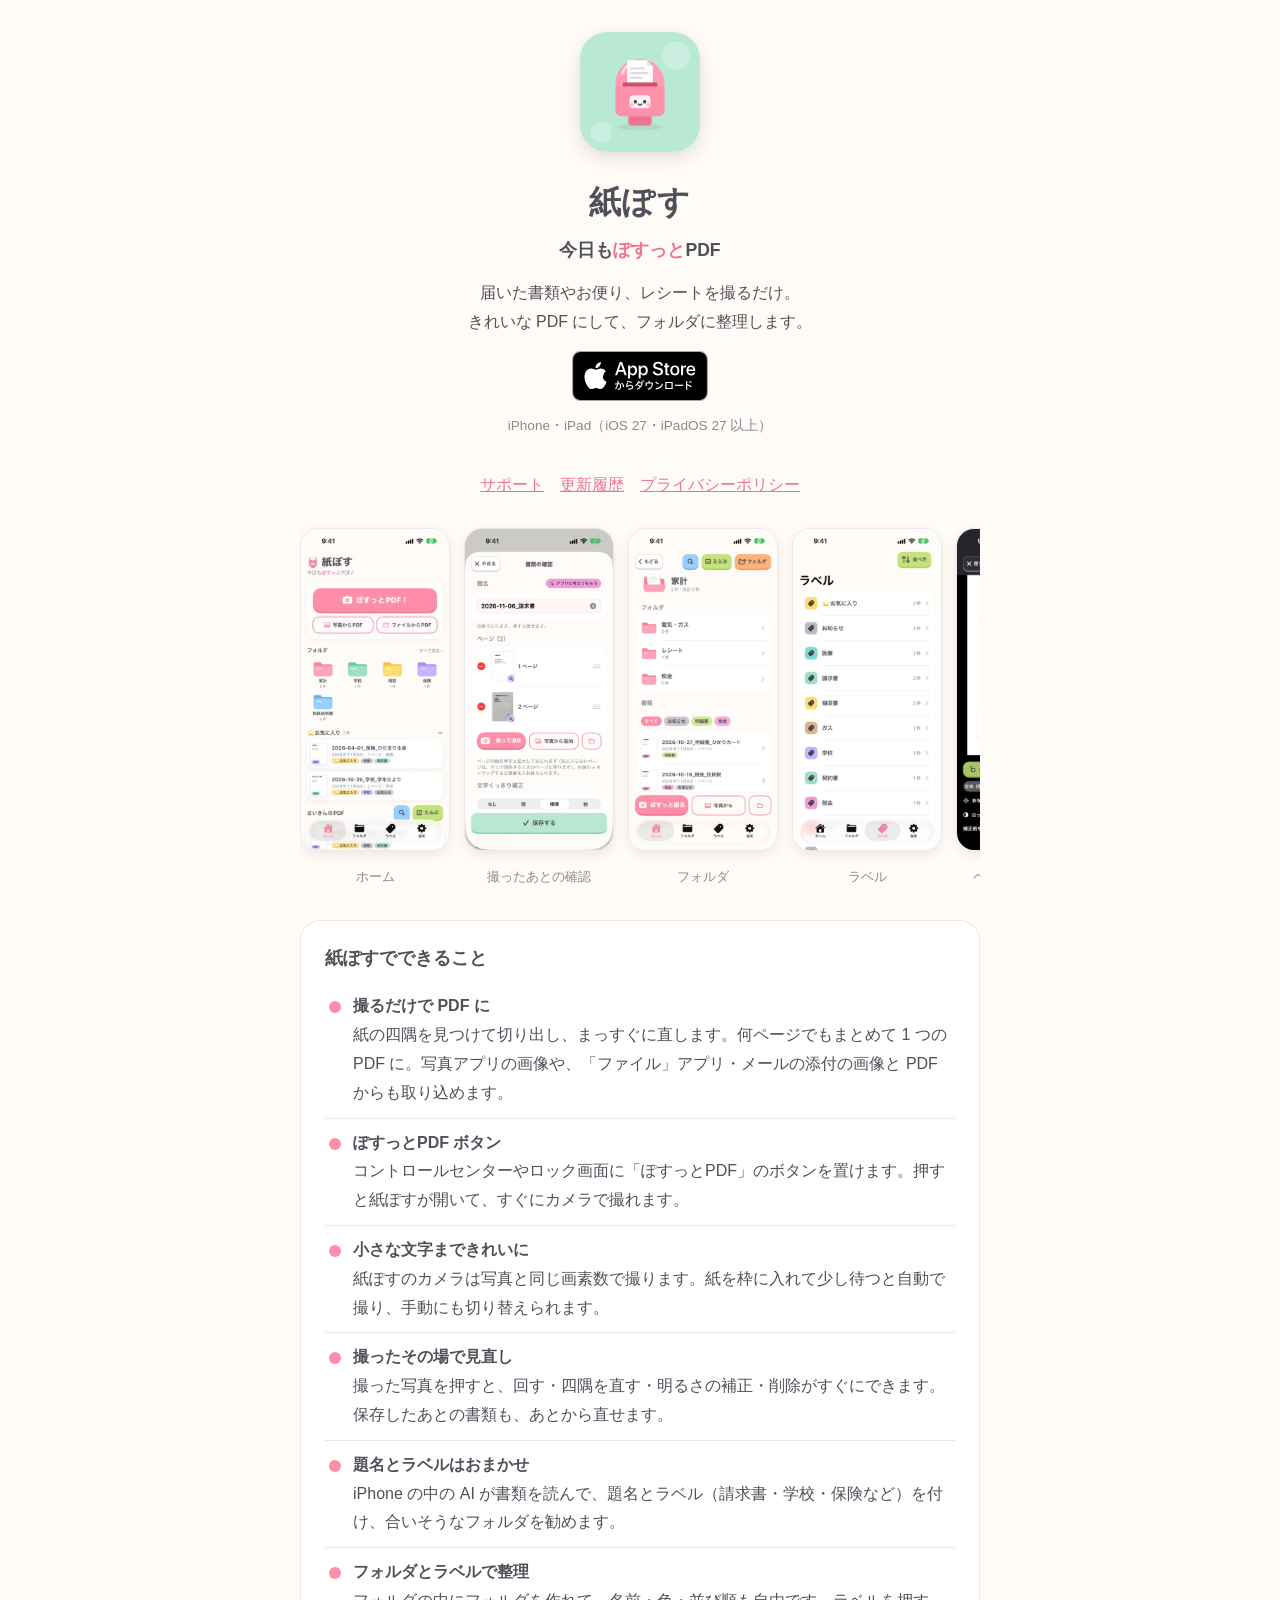
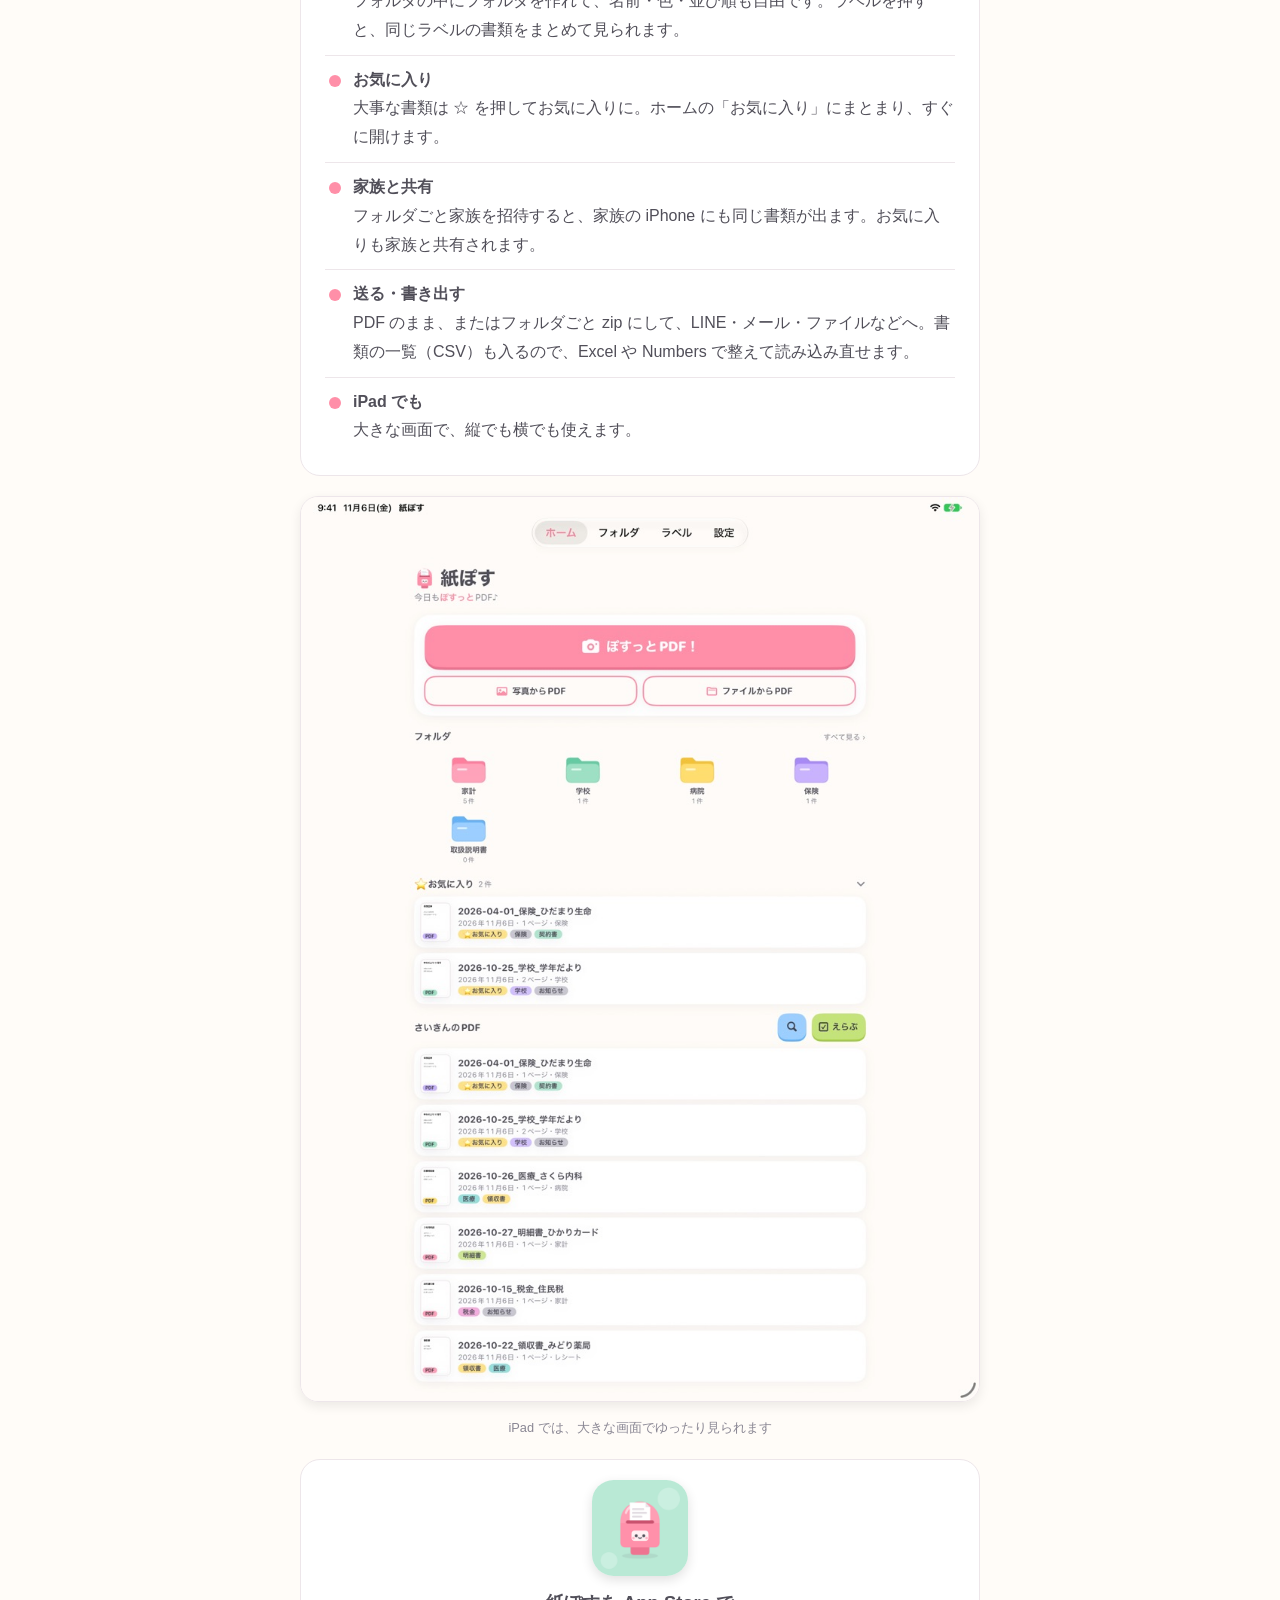
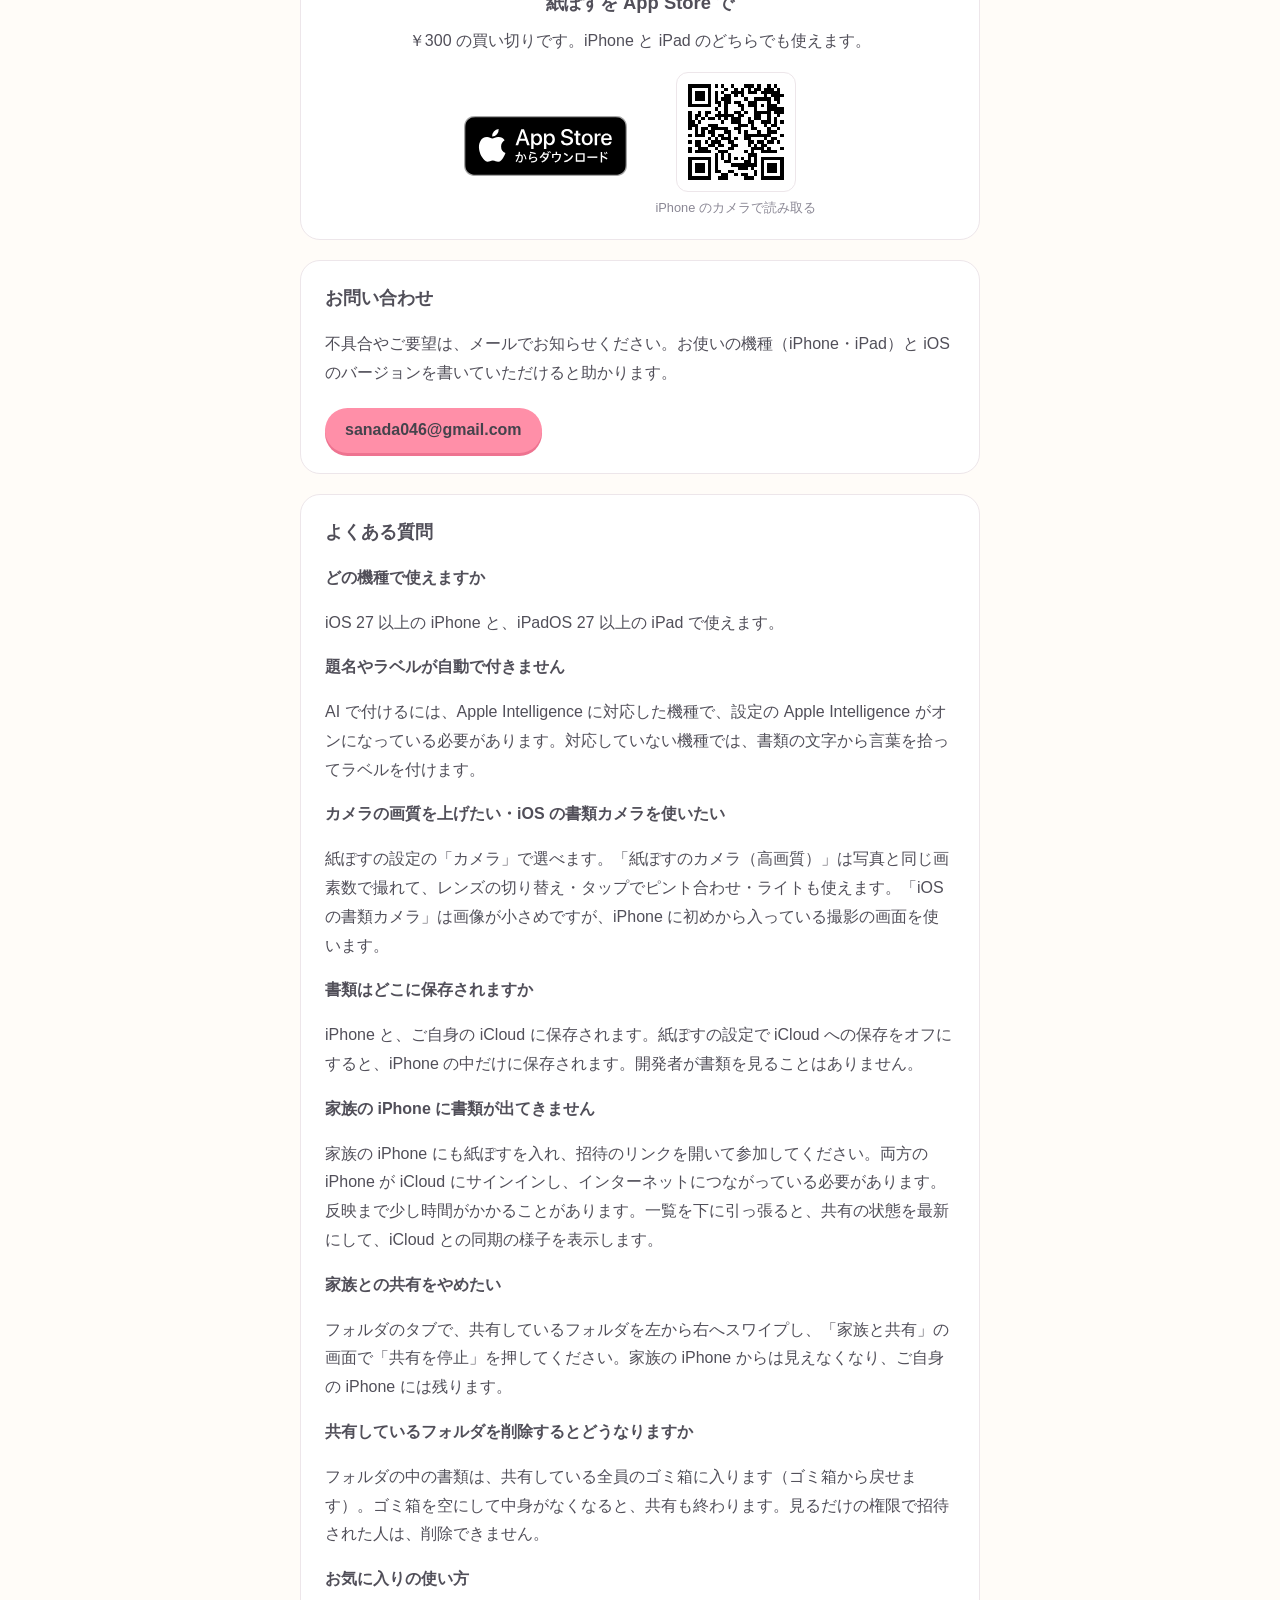
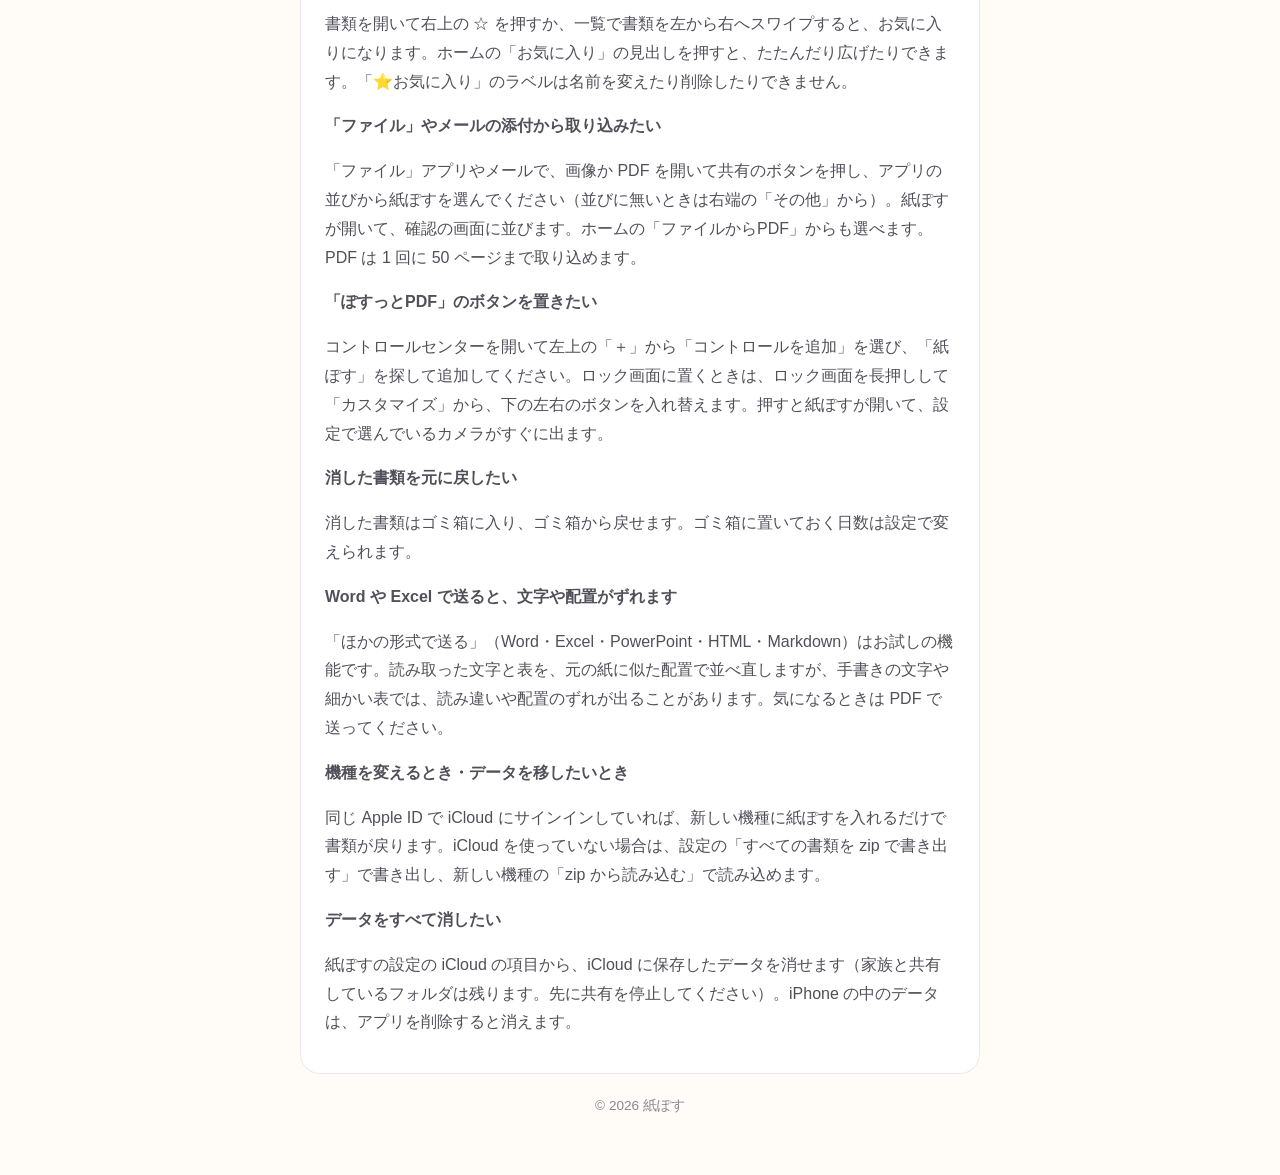
==== commit b2f3f0cf: "[概要] 紙ぽす サポートサイトを 1.1 向けに更新し更新履歴を追加" ====
--- a/index.html
+++ b/index.html
@@ -7,7 +7,7 @@
   <meta name="description" content="紙ぽすは、届いた書類やお便り、レシートを撮るだけで、きれいな PDF にしてフォルダに整理する iPhone・iPad のアプリです。">
   <link rel="icon" href="images/icon.png">
   <link rel="apple-touch-icon" href="images/icon.png">
-  <link rel="stylesheet" href="style.css?v=20261104">
+  <link rel="stylesheet" href="style.css?v=20261107">
 </head>
 <body>
 <main>
@@ -19,7 +19,7 @@
     <p class="store"><a href="https://apps.apple.com/jp/app/id6828465858"><img class="badge" src="images/app-store-badge.svg" alt="App Store からダウンロード" width="136" height="50"></a></p>
     <p class="device">iPhone・iPad（iOS 27・iPadOS 27 以上）</p>
   </header>
-  <nav><a href="./">サポート</a><a href="privacy.html">プライバシーポリシー</a></nav>
+  <nav><a href="./">サポート</a><a href="releases.html">更新履歴</a><a href="privacy.html">プライバシーポリシー</a></nav>
 
   <div class="shots" aria-label="アプリの画面">
     <figure><img src="images/iphone_1_home.jpg" alt="ホームの画面" loading="lazy"><figcaption>ホーム</figcaption></figure>
@@ -32,12 +32,14 @@
   <section>
     <h2>紙ぽすでできること</h2>
     <ul class="features">
-      <li><strong>撮るだけで PDF に</strong>紙の四隅を見つけて切り出し、まっすぐに直します。何ページでもまとめて 1 つの PDF に。写真アプリの画像からも取り込めます。</li>
+      <li><strong>撮るだけで PDF に</strong>紙の四隅を見つけて切り出し、まっすぐに直します。何ページでもまとめて 1 つの PDF に。写真アプリの画像や、「ファイル」アプリ・メールの添付の画像と PDF からも取り込めます。</li>
+      <li><strong>ぽすっとPDF ボタン</strong>コントロールセンターやロック画面に「ぽすっとPDF」のボタンを置けます。押すと紙ぽすが開いて、すぐにカメラで撮れます。</li>
       <li><strong>小さな文字まできれいに</strong>紙ぽすのカメラは写真と同じ画素数で撮ります。紙を枠に入れて少し待つと自動で撮り、手動にも切り替えられます。</li>
       <li><strong>撮ったその場で見直し</strong>撮った写真を押すと、回す・四隅を直す・明るさの補正・削除がすぐにできます。保存したあとの書類も、あとから直せます。</li>
       <li><strong>題名とラベルはおまかせ</strong>iPhone の中の AI が書類を読んで、題名とラベル（請求書・学校・保険など）を付け、合いそうなフォルダを勧めます。</li>
       <li><strong>フォルダとラベルで整理</strong>フォルダの中にフォルダを作れて、名前・色・並び順も自由です。ラベルを押すと、同じラベルの書類をまとめて見られます。</li>
-      <li><strong>家族と共有</strong>フォルダごと家族を招待すると、家族の iPhone にも同じ書類が出ます。</li>
+      <li><strong>お気に入り</strong>大事な書類は ☆ を押してお気に入りに。ホームの「お気に入り」にまとまり、すぐに開けます。</li>
+      <li><strong>家族と共有</strong>フォルダごと家族を招待すると、家族の iPhone にも同じ書類が出ます。お気に入りも家族と共有されます。</li>
       <li><strong>送る・書き出す</strong>PDF のまま、またはフォルダごと zip にして、LINE・メール・ファイルなどへ。書類の一覧（CSV）も入るので、Excel や Numbers で整えて読み込み直せます。</li>
       <li><strong>iPad でも</strong>大きな画面で、縦でも横でも使えます。</li>
     </ul>
@@ -80,13 +82,22 @@
     <p>iPhone と、ご自身の iCloud に保存されます。紙ぽすの設定で iCloud への保存をオフにすると、iPhone の中だけに保存されます。開発者が書類を見ることはありません。</p>
 
     <h3>家族の iPhone に書類が出てきません</h3>
-    <p>家族の iPhone にも紙ぽすを入れ、招待のリンクを開いて参加してください。両方の iPhone が iCloud にサインインし、インターネットにつながっている必要があります。反映まで少し時間がかかることがあります。</p>
+    <p>家族の iPhone にも紙ぽすを入れ、招待のリンクを開いて参加してください。両方の iPhone が iCloud にサインインし、インターネットにつながっている必要があります。反映まで少し時間がかかることがあります。一覧を下に引っ張ると、共有の状態を最新にして、iCloud との同期の様子を表示します。</p>
 
     <h3>家族との共有をやめたい</h3>
-    <p>フォルダのタブで、共有しているフォルダを右から左へスワイプし、「家族と共有」の画面で「共有を停止」を押してください。家族の iPhone からは見えなくなり、ご自身の iPhone には残ります。</p>
+    <p>フォルダのタブで、共有しているフォルダを左から右へスワイプし、「家族と共有」の画面で「共有を停止」を押してください。家族の iPhone からは見えなくなり、ご自身の iPhone には残ります。</p>
 
     <h3>共有しているフォルダを削除するとどうなりますか</h3>
     <p>フォルダの中の書類は、共有している全員のゴミ箱に入ります（ゴミ箱から戻せます）。ゴミ箱を空にして中身がなくなると、共有も終わります。見るだけの権限で招待された人は、削除できません。</p>
+
+    <h3>お気に入りの使い方</h3>
+    <p>書類を開いて右上の ☆ を押すか、一覧で書類を左から右へスワイプすると、お気に入りになります。ホームの「お気に入り」の見出しを押すと、たたんだり広げたりできます。「⭐️お気に入り」のラベルは名前を変えたり削除したりできません。</p>
+
+    <h3>「ファイル」やメールの添付から取り込みたい</h3>
+    <p>「ファイル」アプリやメールで、画像か PDF を開いて共有のボタンを押し、アプリの並びから紙ぽすを選んでください（並びに無いときは右端の「その他」から）。紙ぽすが開いて、確認の画面に並びます。ホームの「ファイルからPDF」からも選べます。PDF は 1 回に 50 ページまで取り込めます。</p>
+
+    <h3>「ぽすっとPDF」のボタンを置きたい</h3>
+    <p>コントロールセンターを開いて左上の「＋」から「コントロールを追加」を選び、「紙ぽす」を探して追加してください。ロック画面に置くときは、ロック画面を長押しして「カスタマイズ」から、下の左右のボタンを入れ替えます。押すと紙ぽすが開いて、設定で選んでいるカメラがすぐに出ます。</p>
 
     <h3>消した書類を元に戻したい</h3>
     <p>消した書類はゴミ箱に入り、ゴミ箱から戻せます。ゴミ箱に置いておく日数は設定で変えられます。</p>
--- a/style.css
+++ b/style.css
@@ -146,3 +146,8 @@
   background: var(--coral);
 }
 .features strong { display: block; }
+
+/* 更新履歴：版の番号の横に、出した日を小さく添える */
+.release h2 { display: flex; align-items: baseline; gap: 12px; }
+.release-date { font-size: 0.85rem; font-weight: normal; color: var(--ink-soft); }
+.release h3:first-of-type { margin-top: 8px; }
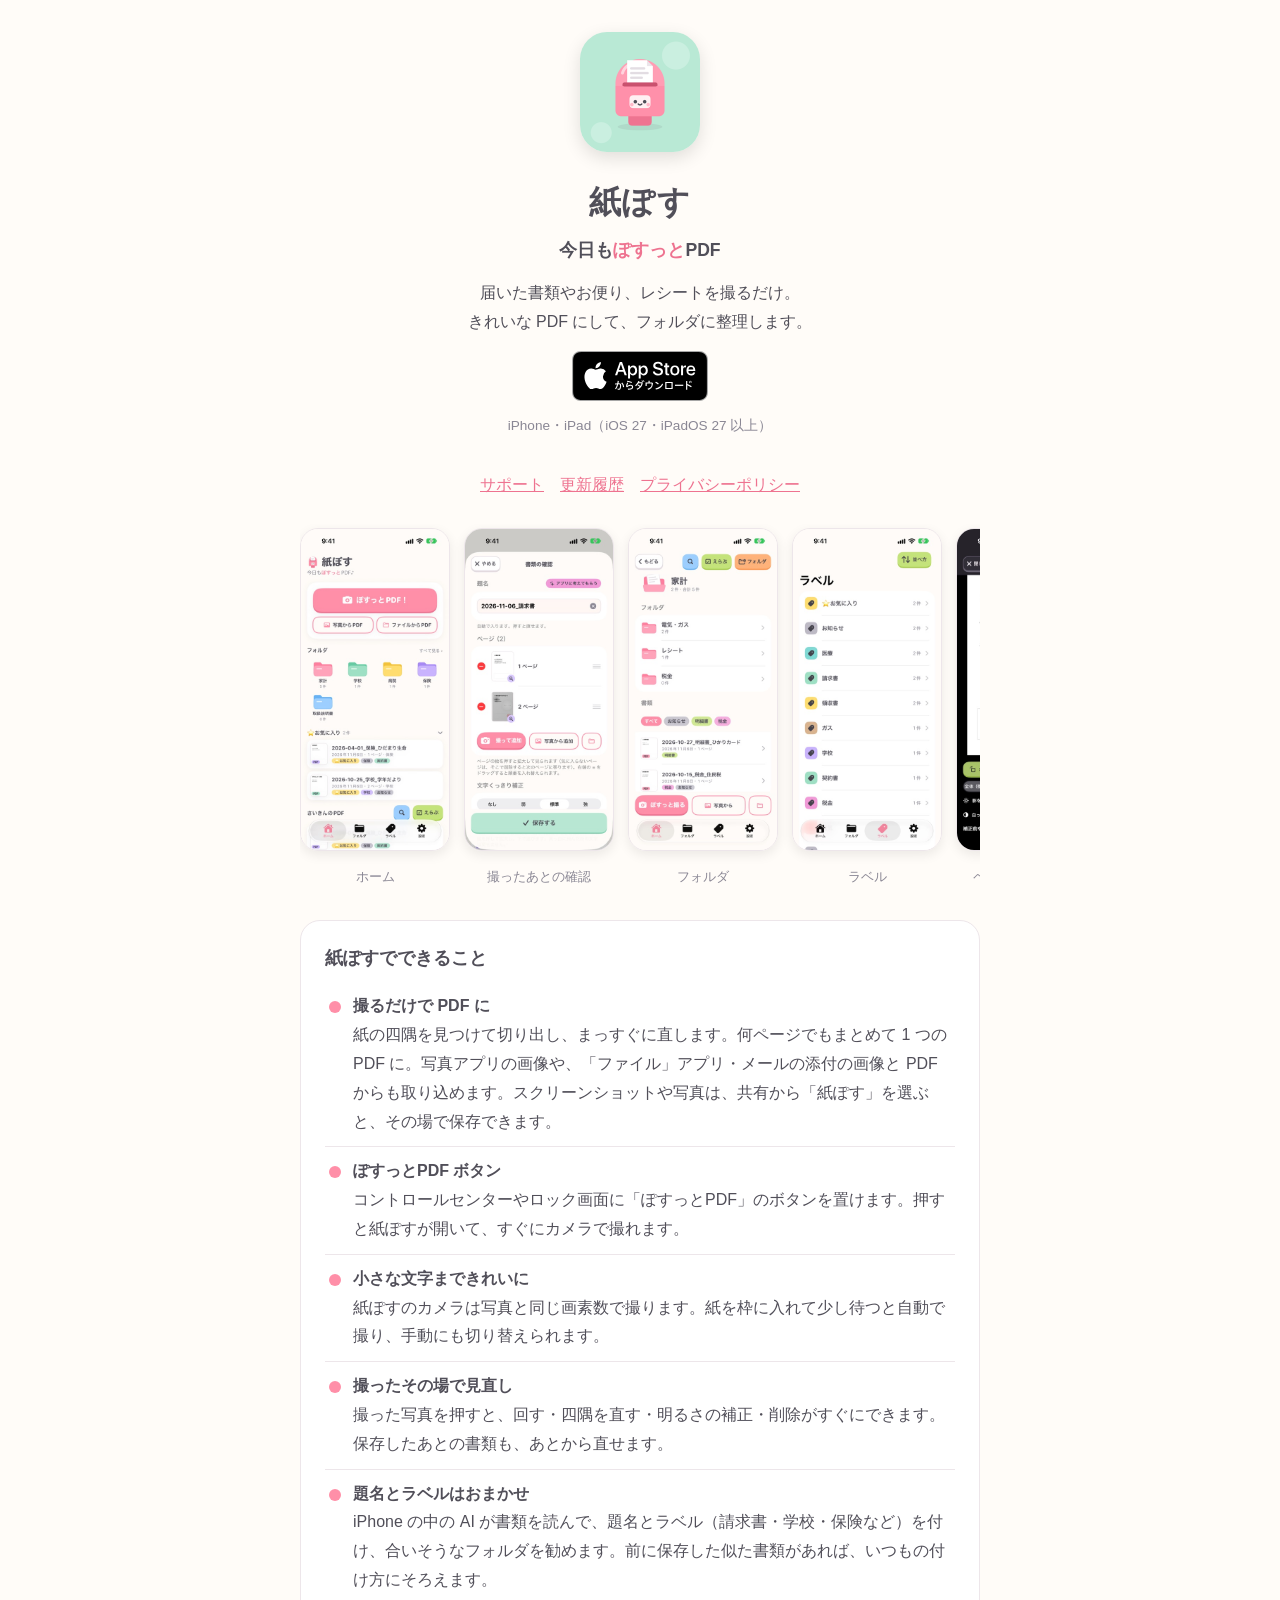
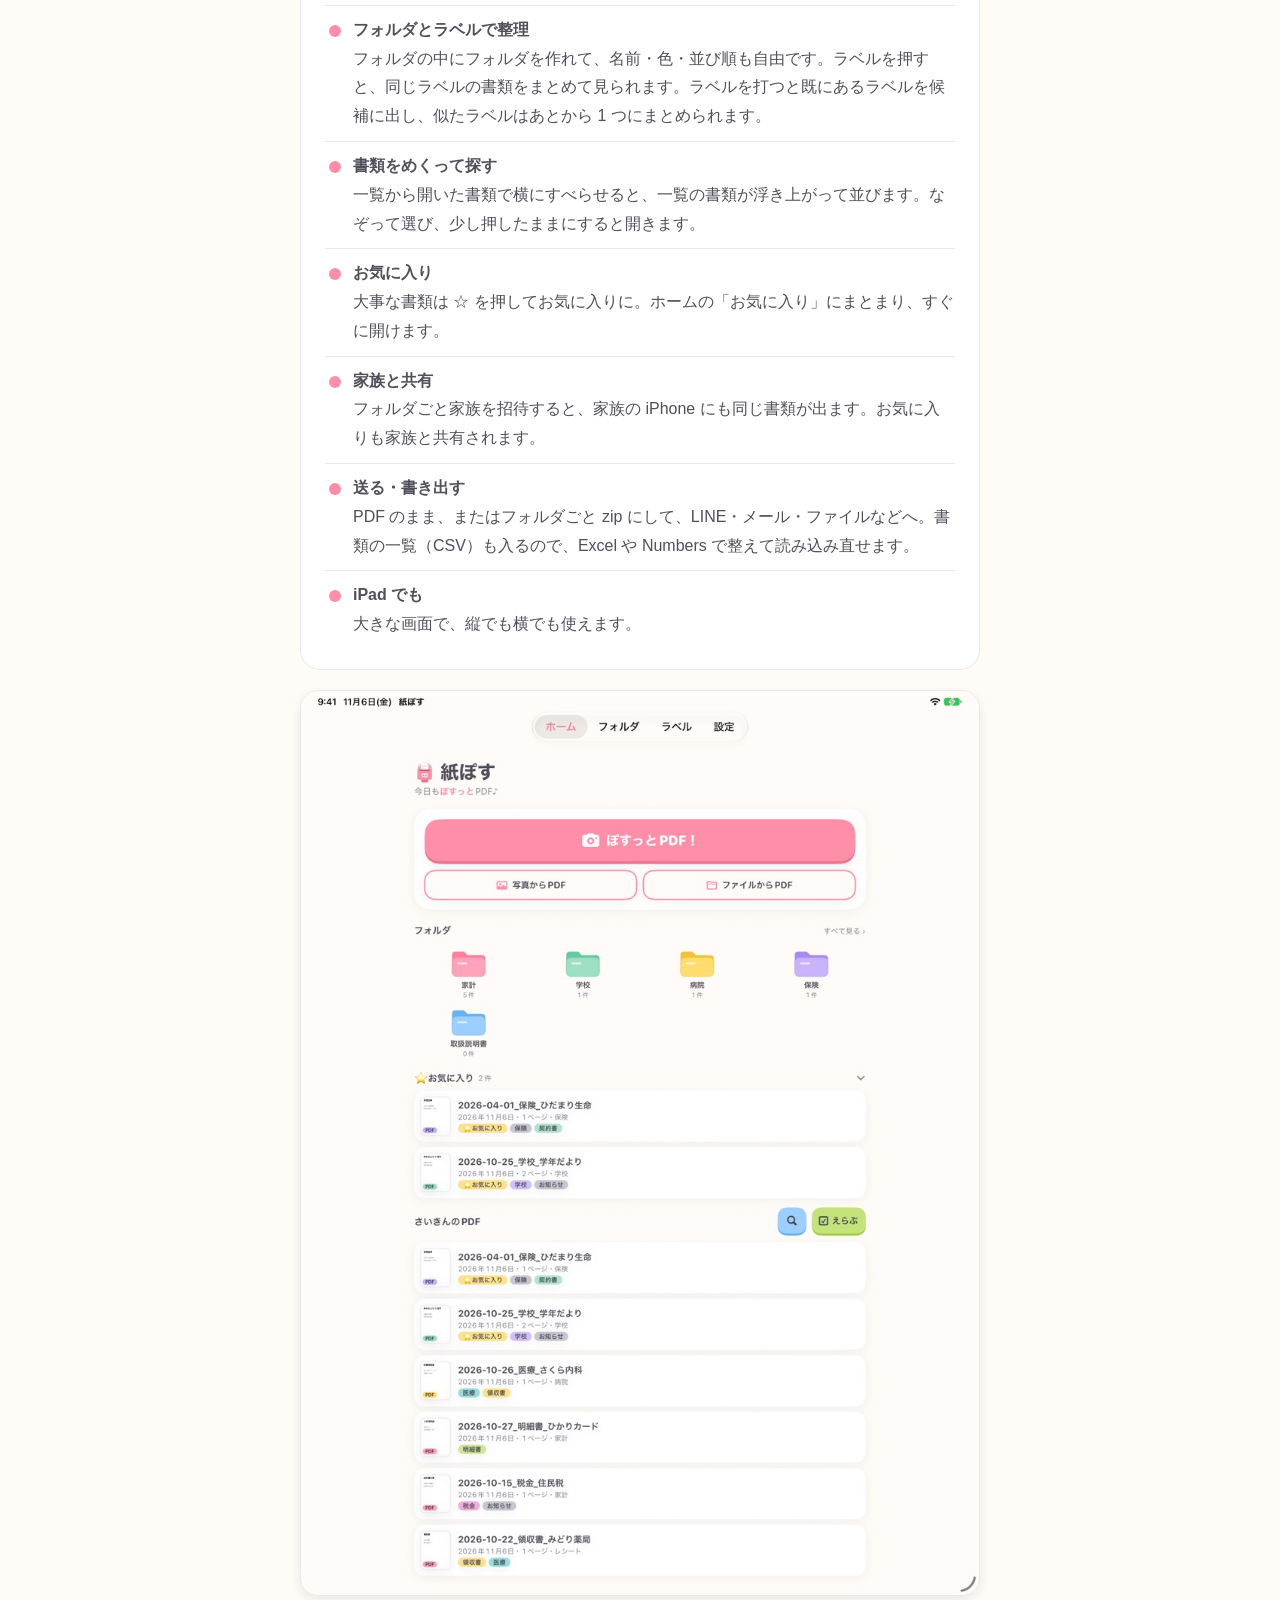
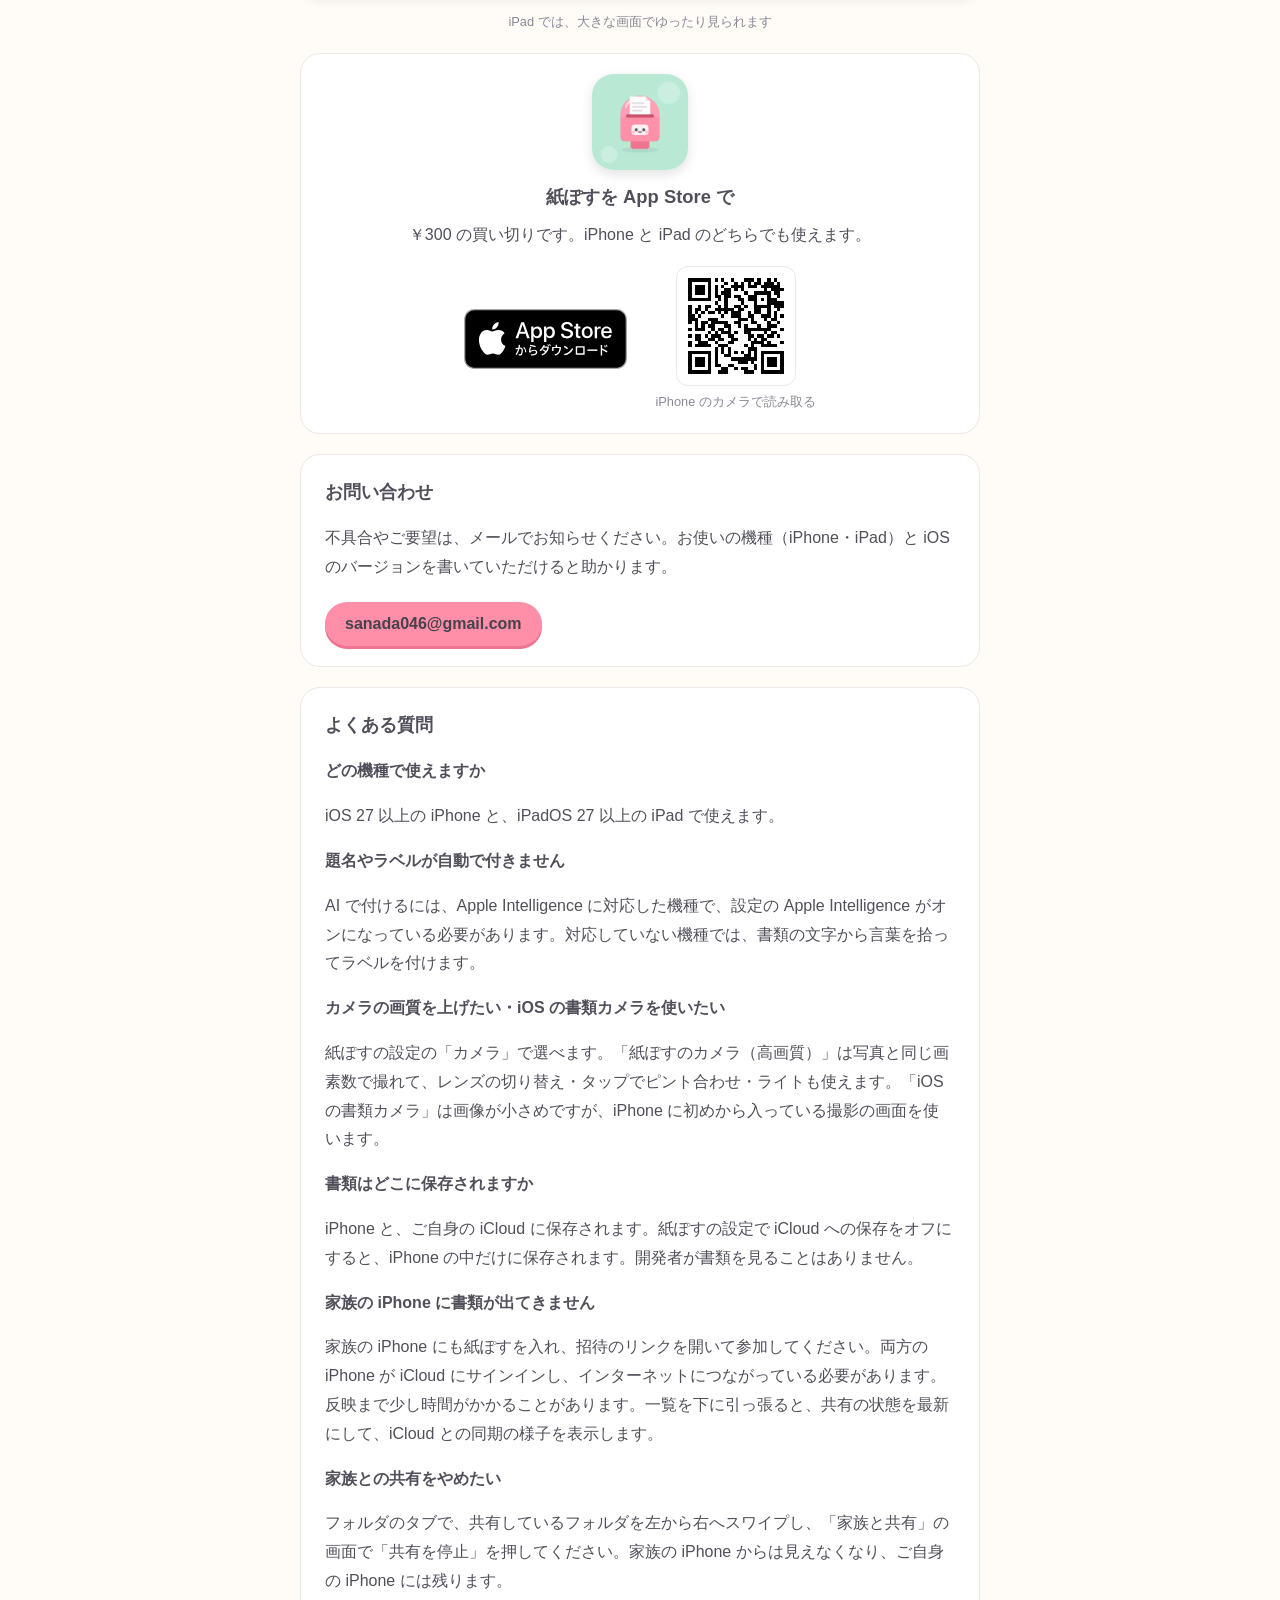
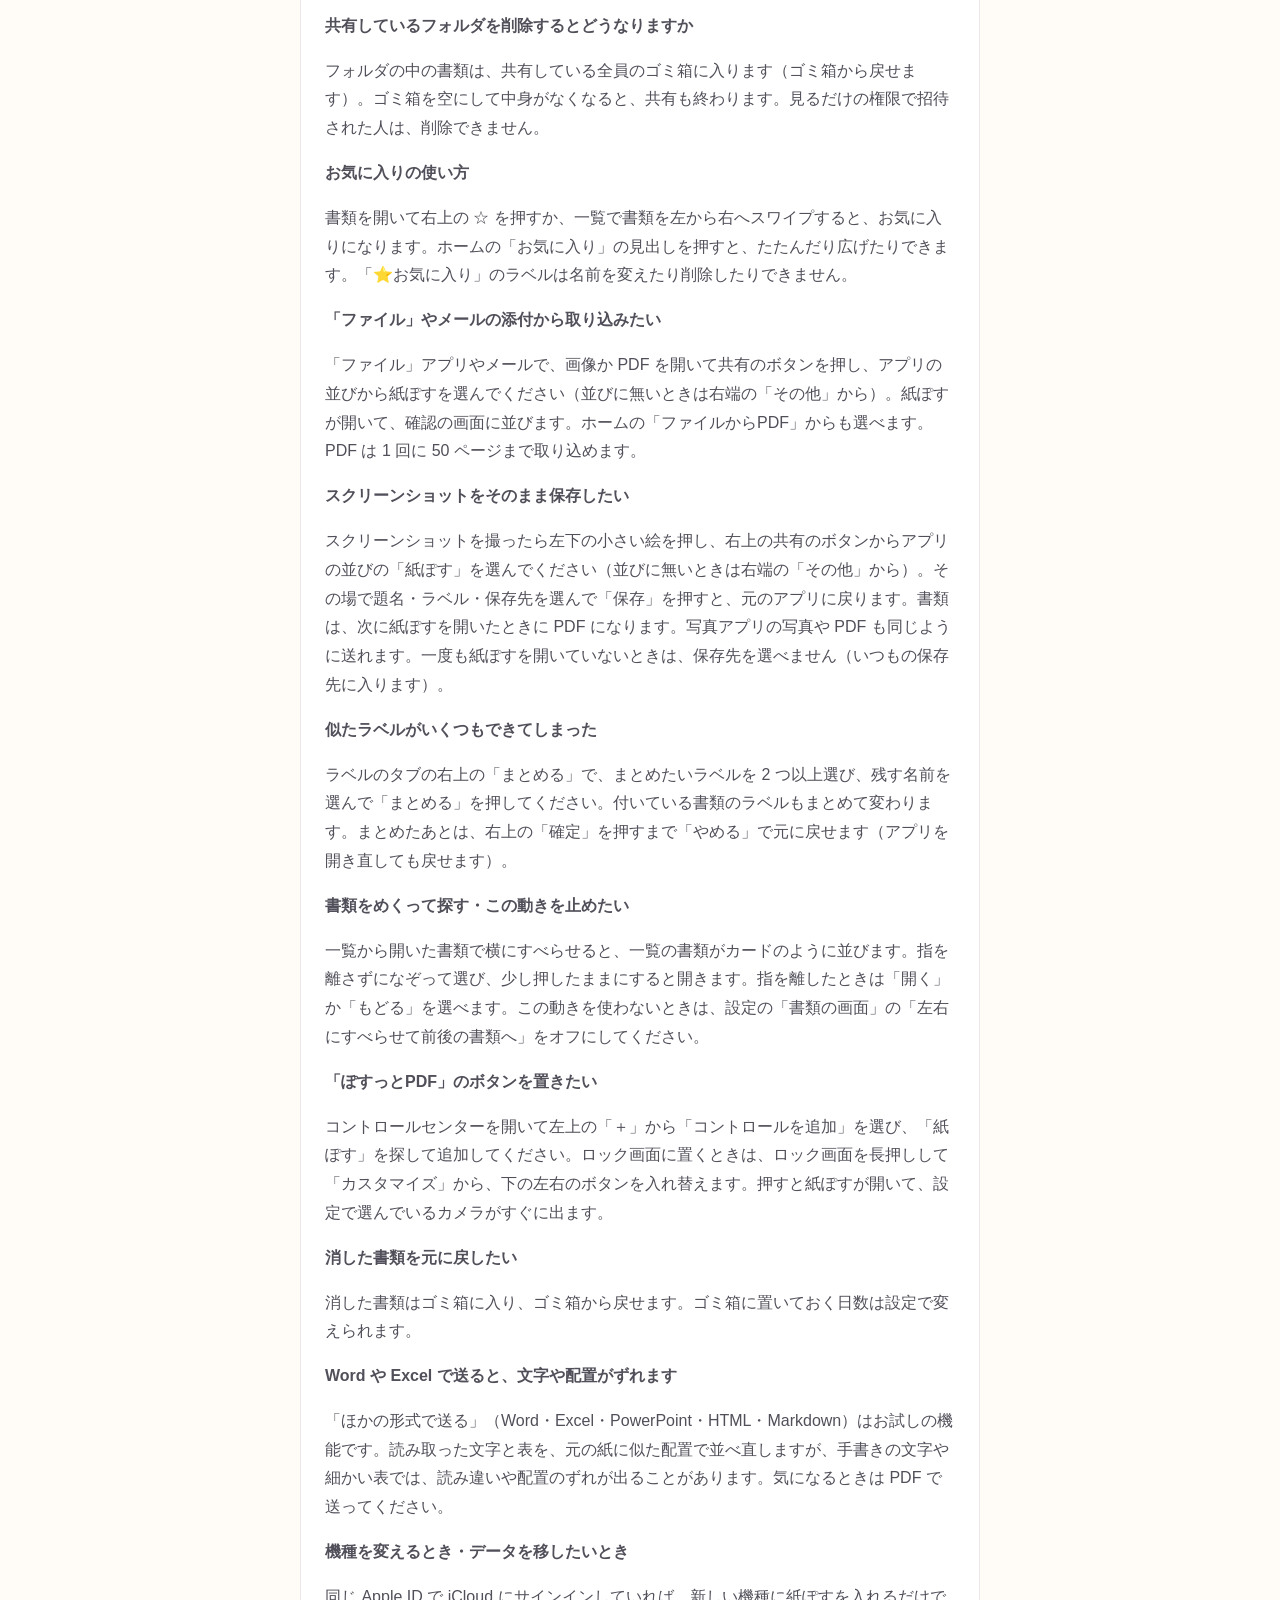
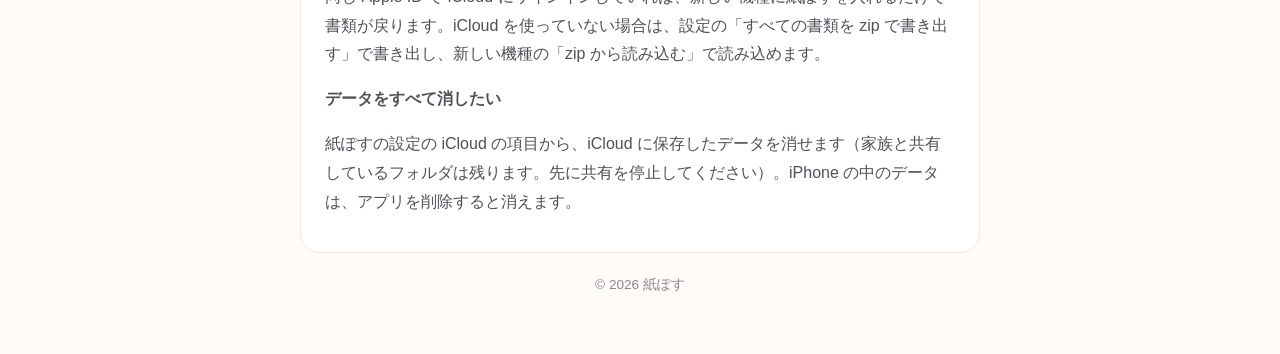
==== commit 06f1c403: "[概要] 紙ぽす Ver 1.2 の内容をサイトと更新履歴に反映" ====
--- a/index.html
+++ b/index.html
@@ -22,22 +22,23 @@
   <nav><a href="./">サポート</a><a href="releases.html">更新履歴</a><a href="privacy.html">プライバシーポリシー</a></nav>
 
   <div class="shots" aria-label="アプリの画面">
-    <figure><img src="images/iphone_1_home.jpg" alt="ホームの画面" loading="lazy"><figcaption>ホーム</figcaption></figure>
-    <figure><img src="images/iphone_2_review.jpg" alt="撮ったあとの確認の画面" loading="lazy"><figcaption>撮ったあとの確認</figcaption></figure>
-    <figure><img src="images/iphone_3_folder.jpg" alt="フォルダの画面" loading="lazy"><figcaption>フォルダ</figcaption></figure>
-    <figure><img src="images/iphone_4_labels.jpg" alt="ラベルの画面" loading="lazy"><figcaption>ラベル</figcaption></figure>
-    <figure><img src="images/iphone_5_viewer.jpg" alt="ページを拡大した画面" loading="lazy"><figcaption>ページの拡大と補正</figcaption></figure>
+    <figure><img src="images/iphone_1_home.jpg?v=20261107" alt="ホームの画面" loading="lazy"><figcaption>ホーム</figcaption></figure>
+    <figure><img src="images/iphone_2_review.jpg?v=20261107" alt="撮ったあとの確認の画面" loading="lazy"><figcaption>撮ったあとの確認</figcaption></figure>
+    <figure><img src="images/iphone_3_folder.jpg?v=20261107" alt="フォルダの画面" loading="lazy"><figcaption>フォルダ</figcaption></figure>
+    <figure><img src="images/iphone_4_labels.jpg?v=20261107" alt="ラベルの画面" loading="lazy"><figcaption>ラベル</figcaption></figure>
+    <figure><img src="images/iphone_5_viewer.jpg?v=20261107" alt="ページを拡大した画面" loading="lazy"><figcaption>ページの拡大と補正</figcaption></figure>
   </div>
 
   <section>
     <h2>紙ぽすでできること</h2>
     <ul class="features">
-      <li><strong>撮るだけで PDF に</strong>紙の四隅を見つけて切り出し、まっすぐに直します。何ページでもまとめて 1 つの PDF に。写真アプリの画像や、「ファイル」アプリ・メールの添付の画像と PDF からも取り込めます。</li>
+      <li><strong>撮るだけで PDF に</strong>紙の四隅を見つけて切り出し、まっすぐに直します。何ページでもまとめて 1 つの PDF に。写真アプリの画像や、「ファイル」アプリ・メールの添付の画像と PDF からも取り込めます。スクリーンショットや写真は、共有から「紙ぽす」を選ぶと、その場で保存できます。</li>
       <li><strong>ぽすっとPDF ボタン</strong>コントロールセンターやロック画面に「ぽすっとPDF」のボタンを置けます。押すと紙ぽすが開いて、すぐにカメラで撮れます。</li>
       <li><strong>小さな文字まできれいに</strong>紙ぽすのカメラは写真と同じ画素数で撮ります。紙を枠に入れて少し待つと自動で撮り、手動にも切り替えられます。</li>
       <li><strong>撮ったその場で見直し</strong>撮った写真を押すと、回す・四隅を直す・明るさの補正・削除がすぐにできます。保存したあとの書類も、あとから直せます。</li>
-      <li><strong>題名とラベルはおまかせ</strong>iPhone の中の AI が書類を読んで、題名とラベル（請求書・学校・保険など）を付け、合いそうなフォルダを勧めます。</li>
-      <li><strong>フォルダとラベルで整理</strong>フォルダの中にフォルダを作れて、名前・色・並び順も自由です。ラベルを押すと、同じラベルの書類をまとめて見られます。</li>
+      <li><strong>題名とラベルはおまかせ</strong>iPhone の中の AI が書類を読んで、題名とラベル（請求書・学校・保険など）を付け、合いそうなフォルダを勧めます。前に保存した似た書類があれば、いつもの付け方にそろえます。</li>
+      <li><strong>フォルダとラベルで整理</strong>フォルダの中にフォルダを作れて、名前・色・並び順も自由です。ラベルを押すと、同じラベルの書類をまとめて見られます。ラベルを打つと既にあるラベルを候補に出し、似たラベルはあとから 1 つにまとめられます。</li>
+      <li><strong>書類をめくって探す</strong>一覧から開いた書類で横にすべらせると、一覧の書類が浮き上がって並びます。なぞって選び、少し押したままにすると開きます。</li>
       <li><strong>お気に入り</strong>大事な書類は ☆ を押してお気に入りに。ホームの「お気に入り」にまとまり、すぐに開けます。</li>
       <li><strong>家族と共有</strong>フォルダごと家族を招待すると、家族の iPhone にも同じ書類が出ます。お気に入りも家族と共有されます。</li>
       <li><strong>送る・書き出す</strong>PDF のまま、またはフォルダごと zip にして、LINE・メール・ファイルなどへ。書類の一覧（CSV）も入るので、Excel や Numbers で整えて読み込み直せます。</li>
@@ -46,7 +47,7 @@
   </section>
 
   <figure class="ipad">
-    <img src="images/ipad_home.jpg" alt="iPad で使っている画面" loading="lazy">
+    <img src="images/ipad_home.jpg?v=20261107" alt="iPad で使っている画面" loading="lazy">
     <figcaption>iPad では、大きな画面でゆったり見られます</figcaption>
   </figure>
 
@@ -96,6 +97,15 @@
     <h3>「ファイル」やメールの添付から取り込みたい</h3>
     <p>「ファイル」アプリやメールで、画像か PDF を開いて共有のボタンを押し、アプリの並びから紙ぽすを選んでください（並びに無いときは右端の「その他」から）。紙ぽすが開いて、確認の画面に並びます。ホームの「ファイルからPDF」からも選べます。PDF は 1 回に 50 ページまで取り込めます。</p>
 
+    <h3>スクリーンショットをそのまま保存したい</h3>
+    <p>スクリーンショットを撮ったら左下の小さい絵を押し、右上の共有のボタンからアプリの並びの「紙ぽす」を選んでください（並びに無いときは右端の「その他」から）。その場で題名・ラベル・保存先を選んで「保存」を押すと、元のアプリに戻ります。書類は、次に紙ぽすを開いたときに PDF になります。写真アプリの写真や PDF も同じように送れます。一度も紙ぽすを開いていないときは、保存先を選べません（いつもの保存先に入ります）。</p>
+
+    <h3>似たラベルがいくつもできてしまった</h3>
+    <p>ラベルのタブの右上の「まとめる」で、まとめたいラベルを 2 つ以上選び、残す名前を選んで「まとめる」を押してください。付いている書類のラベルもまとめて変わります。まとめたあとは、右上の「確定」を押すまで「やめる」で元に戻せます（アプリを開き直しても戻せます）。</p>
+
+    <h3>書類をめくって探す・この動きを止めたい</h3>
+    <p>一覧から開いた書類で横にすべらせると、一覧の書類がカードのように並びます。指を離さずになぞって選び、少し押したままにすると開きます。指を離したときは「開く」か「もどる」を選べます。この動きを使わないときは、設定の「書類の画面」の「左右にすべらせて前後の書類へ」をオフにしてください。</p>
+
     <h3>「ぽすっとPDF」のボタンを置きたい</h3>
     <p>コントロールセンターを開いて左上の「＋」から「コントロールを追加」を選び、「紙ぽす」を探して追加してください。ロック画面に置くときは、ロック画面を長押しして「カスタマイズ」から、下の左右のボタンを入れ替えます。押すと紙ぽすが開いて、設定で選んでいるカメラがすぐに出ます。</p>
 
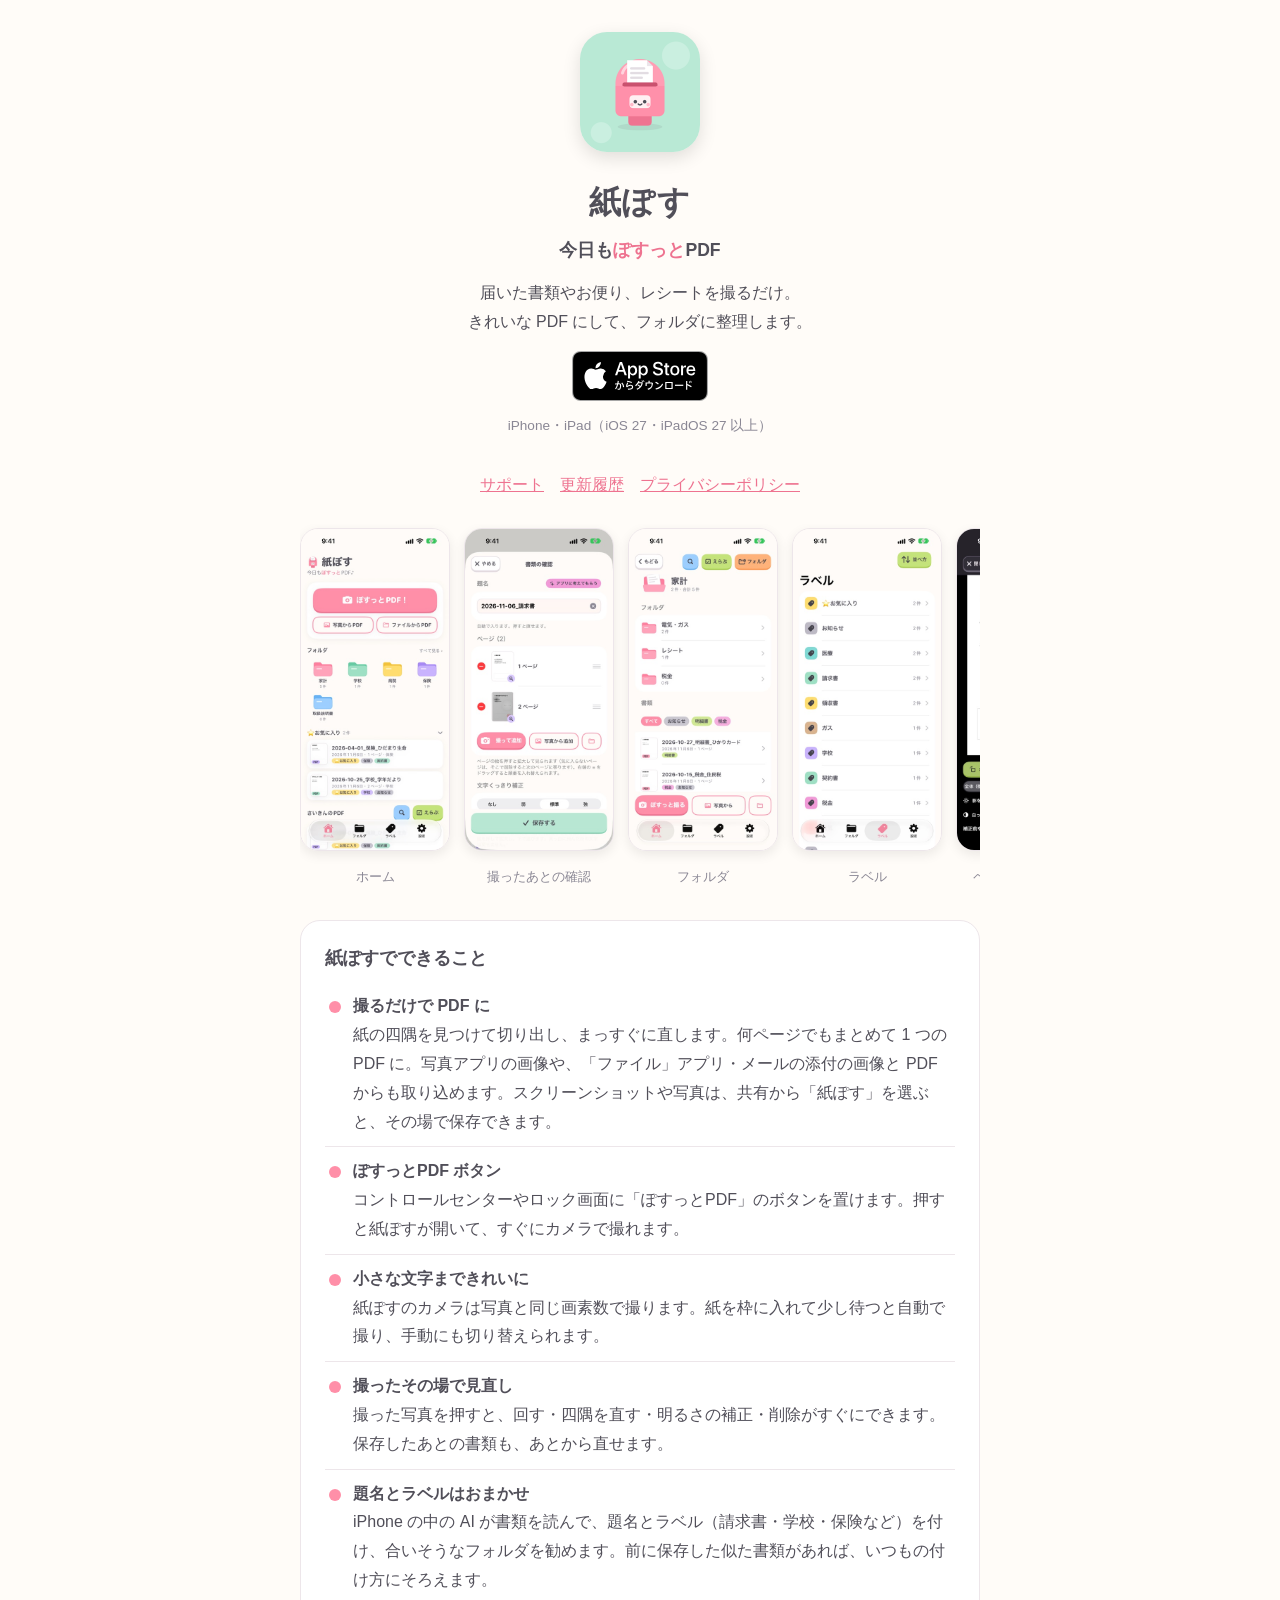
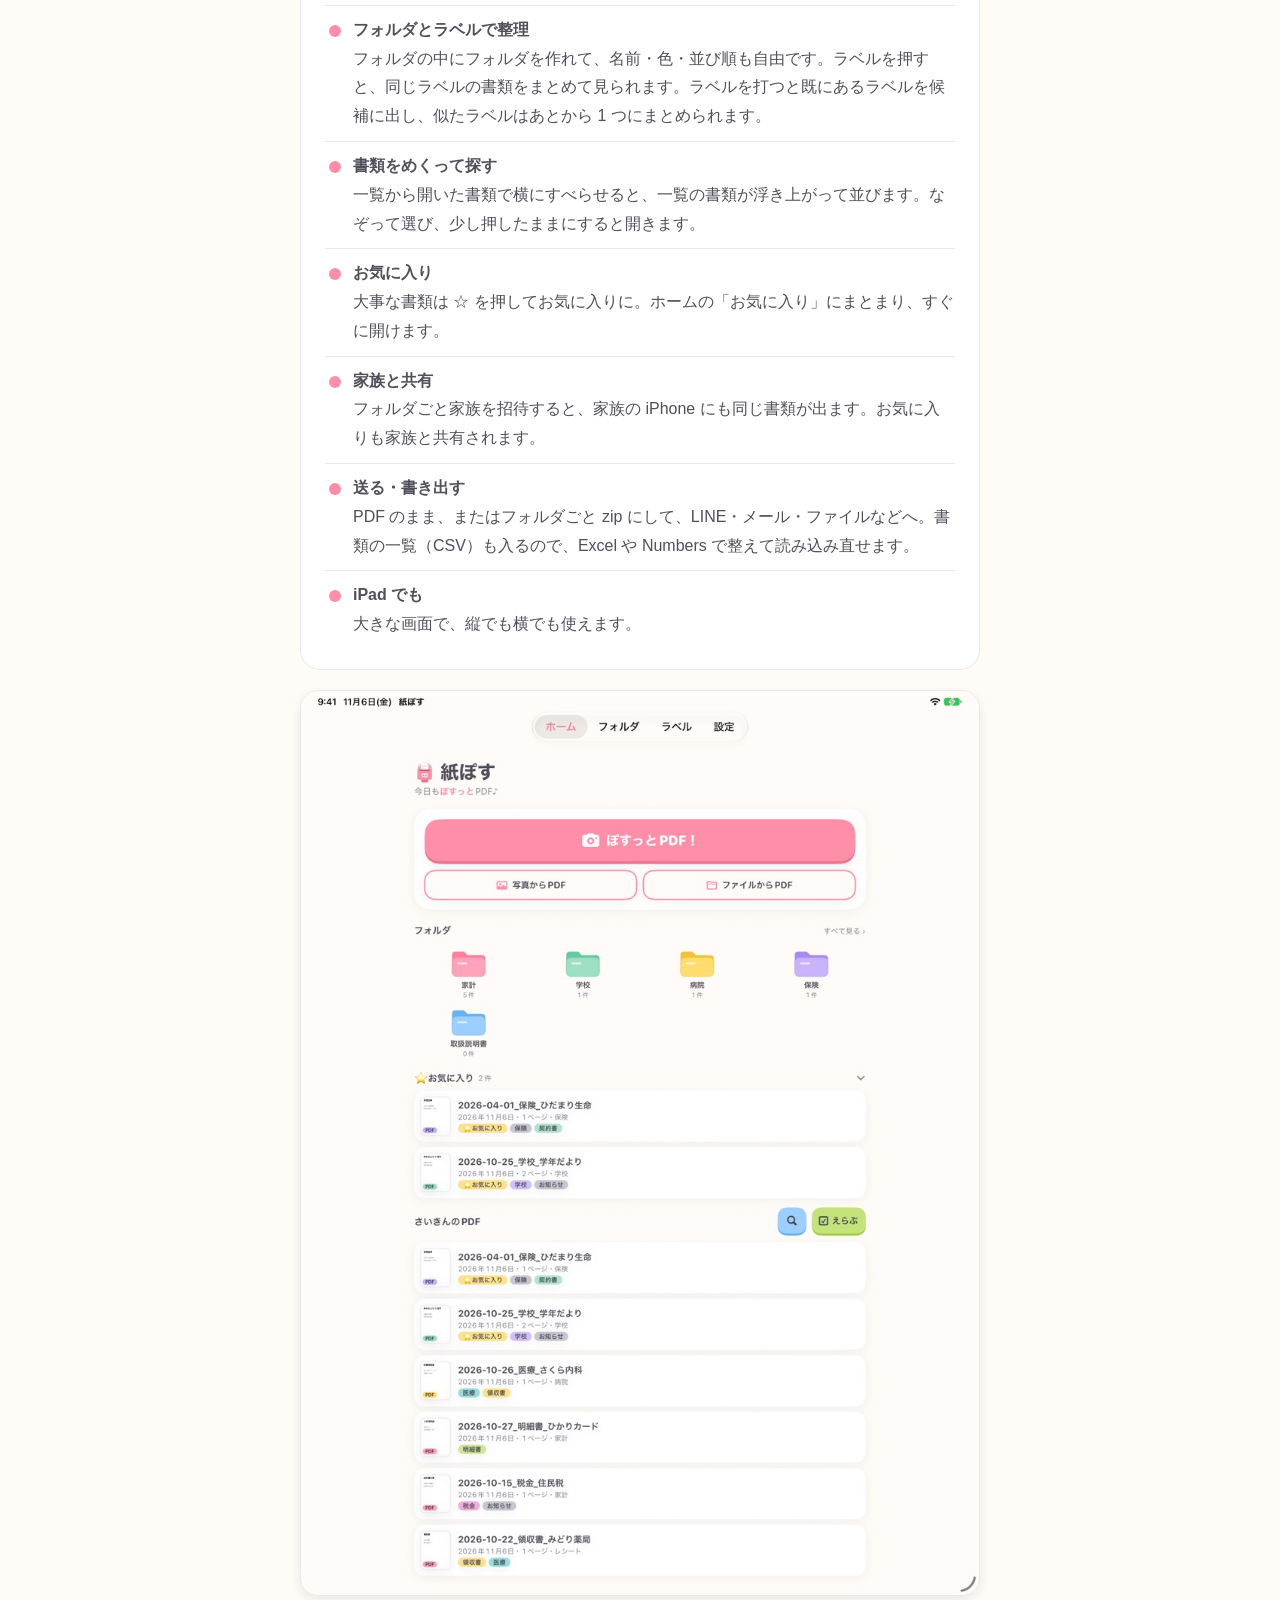
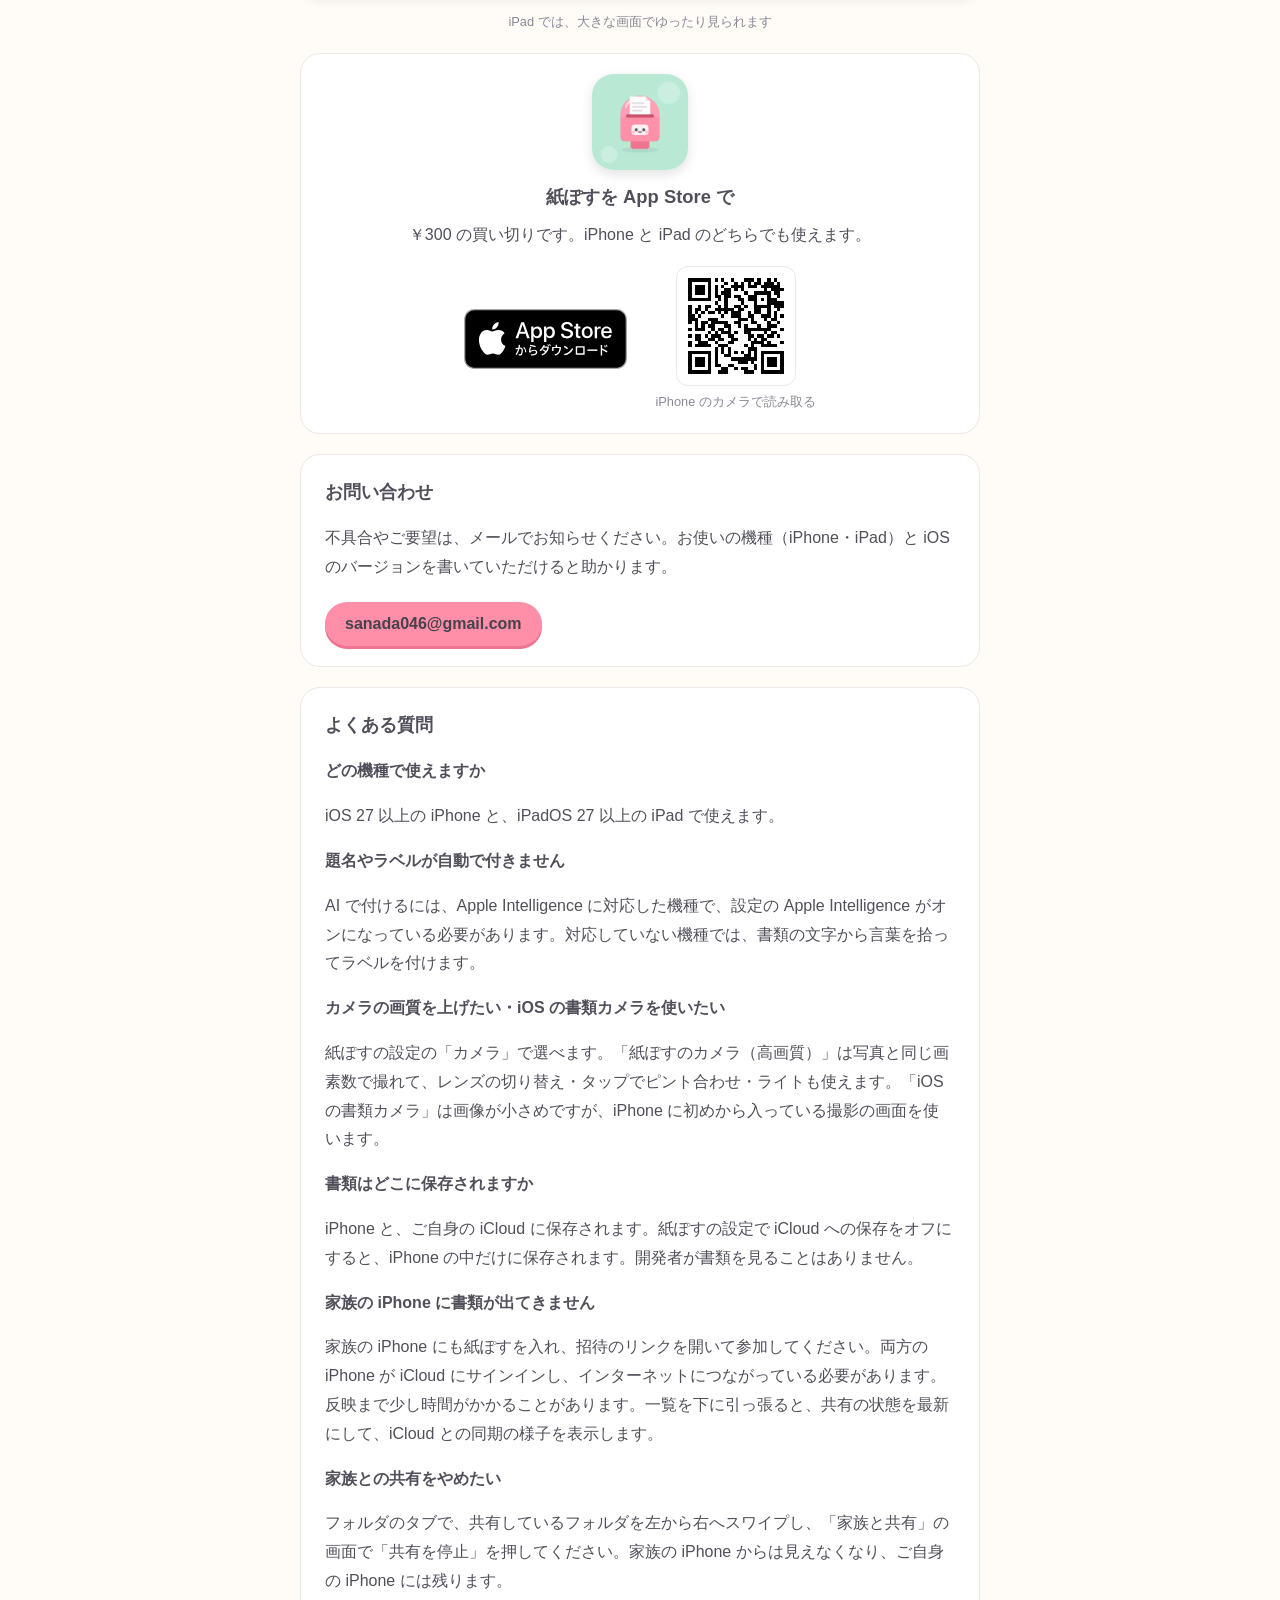
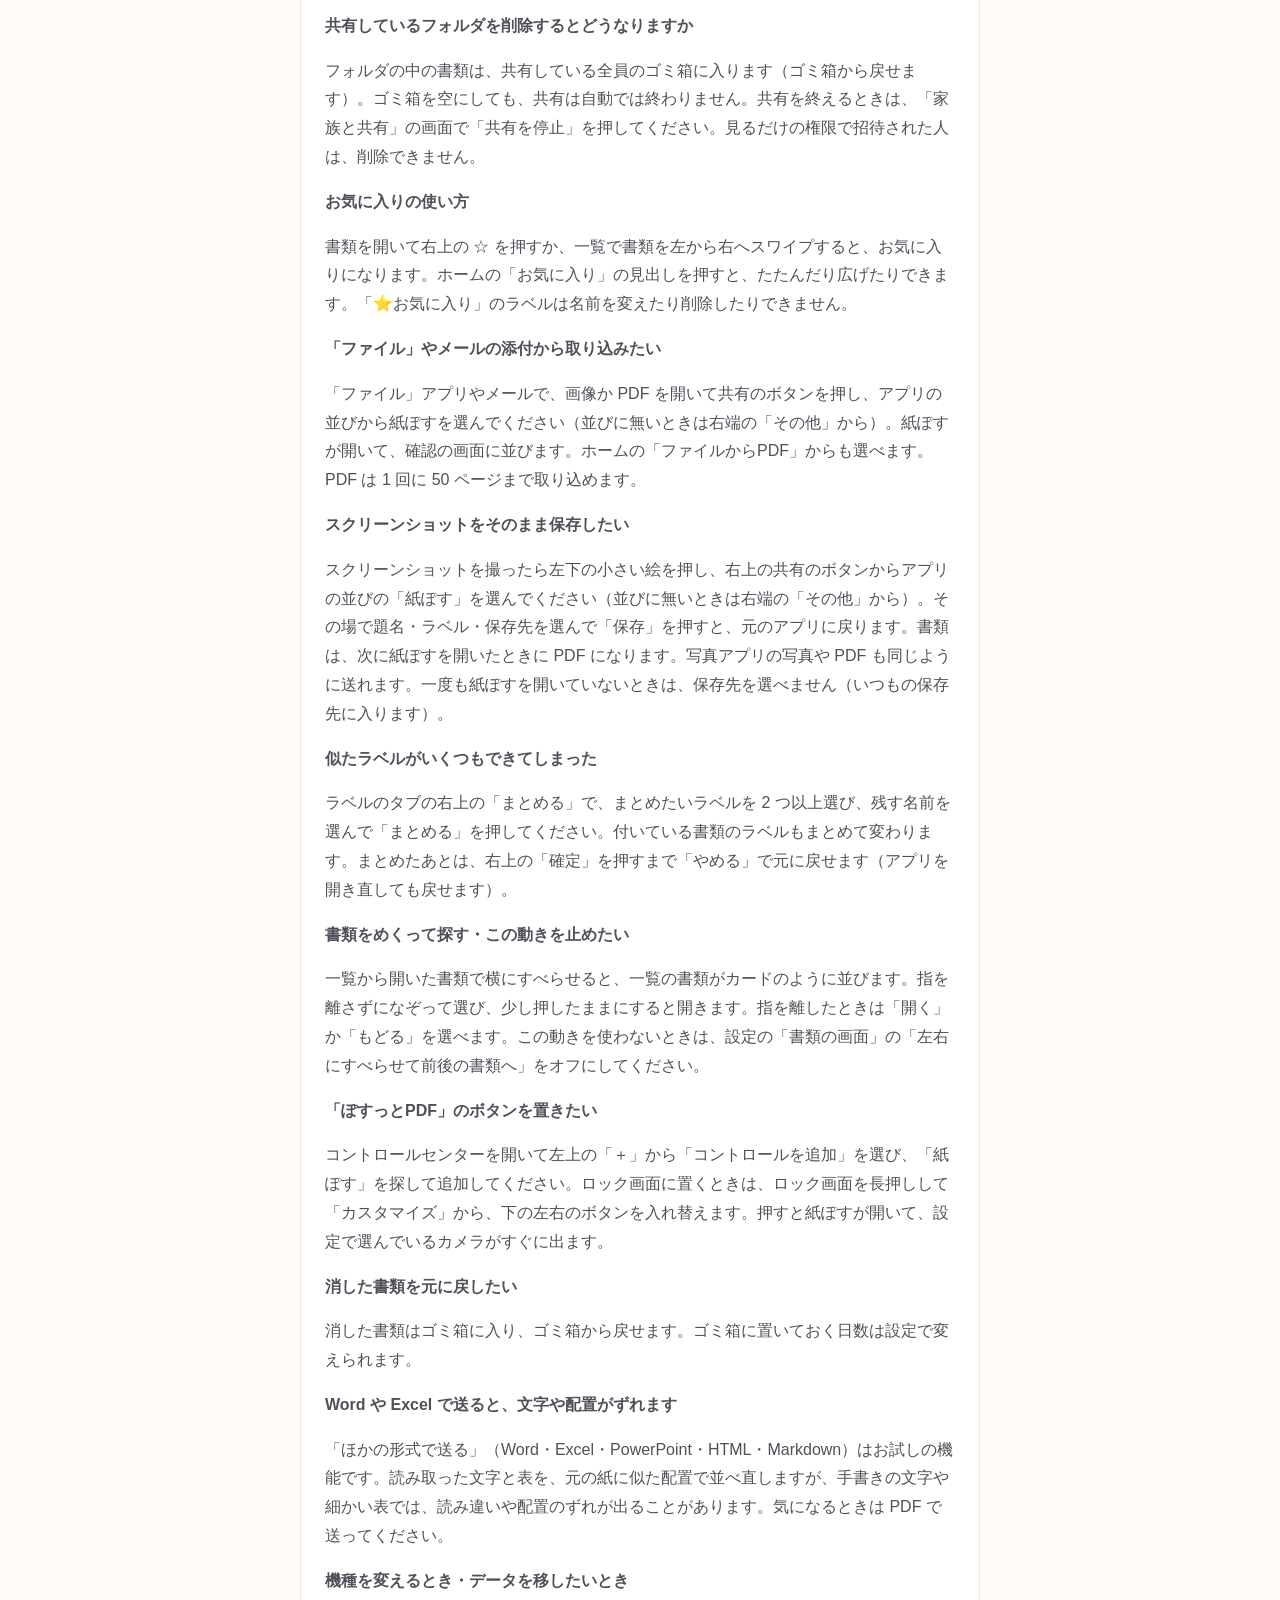
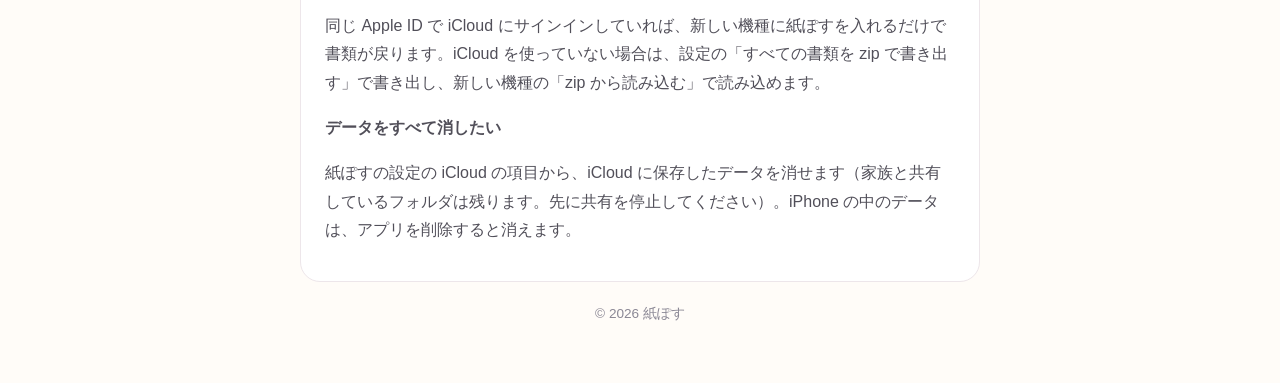
==== commit 38e8a7a5: "[概要] 紙ぽす Ver 1.2.1 を更新履歴に追加し共有の削除の説明を直す" ====
--- a/index.html
+++ b/index.html
@@ -89,7 +89,7 @@
     <p>フォルダのタブで、共有しているフォルダを左から右へスワイプし、「家族と共有」の画面で「共有を停止」を押してください。家族の iPhone からは見えなくなり、ご自身の iPhone には残ります。</p>
 
     <h3>共有しているフォルダを削除するとどうなりますか</h3>
-    <p>フォルダの中の書類は、共有している全員のゴミ箱に入ります（ゴミ箱から戻せます）。ゴミ箱を空にして中身がなくなると、共有も終わります。見るだけの権限で招待された人は、削除できません。</p>
+    <p>フォルダの中の書類は、共有している全員のゴミ箱に入ります（ゴミ箱から戻せます）。ゴミ箱を空にしても、共有は自動では終わりません。共有を終えるときは、「家族と共有」の画面で「共有を停止」を押してください。見るだけの権限で招待された人は、削除できません。</p>
 
     <h3>お気に入りの使い方</h3>
     <p>書類を開いて右上の ☆ を押すか、一覧で書類を左から右へスワイプすると、お気に入りになります。ホームの「お気に入り」の見出しを押すと、たたんだり広げたりできます。「⭐️お気に入り」のラベルは名前を変えたり削除したりできません。</p>
